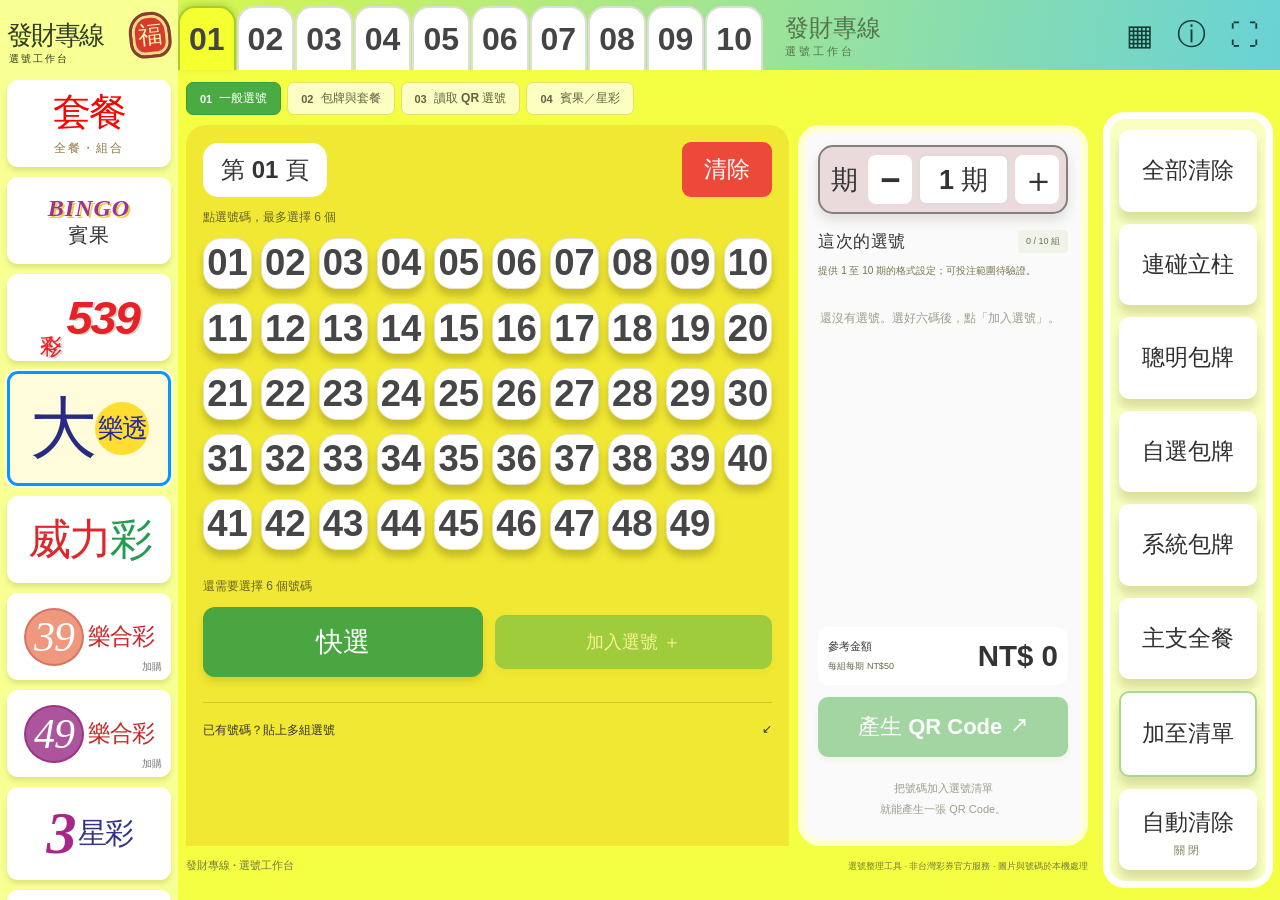
==== index.html @ 1b0f91ba "Add files via upload" ====
<!doctype html>
<html lang="zh-Hant"><head><meta charset="utf-8"><meta name="viewport" content="width=device-width,initial-scale=1"><meta name="theme-color" content="#153e35"><title>發財專線｜多彩種 QR 選號工作台</title><meta name="description" content="在瀏覽器內處理大樂透、539、威力彩、樂合彩、賓果與三／四星彩選號、包牌和 QR 編解碼的工具。"><link rel="stylesheet" href="style.css"></head>
<body><link rel="stylesheet" href="advanced.css"><link rel="stylesheet" href="extra.css"><link rel="stylesheet" href="console.css"><link rel="stylesheet" href="responsive.css">
<aside class="rail"><a class="brand" href="#" aria-label="選號工作台首頁"><span class="brand-icon">六</span><span>選號<br>工作台</span></a><div class="rail-mark">LOTTO<br>WORKBENCH</div><div class="rail-foot"><span class="dot"></span>瀏覽器內處理</div></aside>
<main>
<header><div><div class="eyebrow">YOUR NUMBERS, IN ORDER.</div><h1>把選號，整理好。</h1><p class="intro">選好六個號碼，讓每一組都有條有理。</p></div><span class="version">大樂透 <b>6 / 49</b></span></header>
<nav class="tabs" aria-label="工作模式"><button class="tab active" id="chooseTab" aria-selected="true">01 <span>一般選號</span></button><button class="tab" id="advancedTab" aria-selected="false">02 <span>包牌與套餐</span></button><button class="tab" id="readTab" aria-selected="false">03 <span>讀取 QR 選號</span></button><button class="tab" id="extraTab" aria-selected="false">04 <span>賓果／星彩</span></button></nav>
<section id="choosePanel" class="workspace">
<div class="editor panel"><div class="panel-top"><div><span class="eyebrow">PICK YOUR SIX</span><h2 id="editTitle">新增一組號碼</h2></div><span class="counter"><b id="selectedCount">0</b> / 6</span></div>
<div class="selected-strip" id="selectedStrip" aria-label="已選號碼"></div>
<div class="pick-tools"><p>點選號碼，最多選擇 6 個</p><div><button class="text-btn" id="randomBtn">隨機選六碼</button><button class="text-btn muted" id="clearBtn">清除</button></div></div>
<div id="numberGrid" class="number-grid" aria-label="01 至 49 選號"></div>
<div class="editor-bottom"><span id="selectionHint">還需要選擇 6 個號碼</span><button class="primary" id="addBtn" disabled>加入選號 ＋</button></div>
<details class="bulk"><summary>已有號碼？貼上多組選號 <span>↙</span></summary><label for="bulkInput">每行一組，號碼以空格、逗號或頓號分隔</label><textarea id="bulkInput" rows="3" placeholder="08 14 16 17 24 33&#10;01 09 18 27 36 49"></textarea><button id="bulkBtn" class="secondary">加入貼上的號碼</button></details>
</div>
<aside class="output panel"><div class="panel-top"><div><span class="eyebrow">YOUR SELECTION</span><h2>這次的選號</h2></div><span class="small-tag" id="groupCount">0 / 10 組</span></div>
<div class="group-list" id="groupList"></div>
<div class="period-row"><label for="period">連續期數</label><select id="period" aria-describedby="periodNote"></select></div><p id="periodNote" class="tiny">提供 1 至 10 期的格式設定；可投注範圍待驗證。</p>
<div class="estimate"><span>參考金額 <small>每組每期 NT$50</small></span><strong id="amount">NT$ 0</strong></div>
<button class="primary wide" id="generateBtn" disabled>產生QR Code <span>↗</span></button>
<div id="qrOutput" hidden><div class="qr-caption">大樂透・<span id="qrSummary"></span></div><div id="qrImage"></div><p class="tiny center">QR・未通過終端機相容性驗證</p><div class="qr-actions"><button id="downloadBtn" class="secondary">下載 QR 圖片 ↓</button><button id="enlargeBtn" class="secondary">放大顯示</button></div><details class="payload-details"><summary>查看原始 QR 字串</summary><textarea id="payloadOutput" readonly rows="4" aria-label="產生的原始 QR 字串"></textarea><button class="text-btn" id="copyPayload">複製字串</button></details></div>
<div id="qrEmpty" class="qr-empty"><div class="qr-mini">⌗</div><p>把號碼加入選號清單<br>就能產生一張 QR Code。</p></div>
</aside>
</section>
<section id="readPanel" class="read-layout" hidden>
<div class="panel reader-input"><span class="eyebrow">READ & RESTORE</span><h2>從 QR，找回你的號碼。</h2><p class="body-note">上傳完整選號紀錄或 QR 圖片。圖片只在此裝置讀取，不會上傳至伺服器；每張圖片讀取第一個可辨識的 QR。</p>
<label class="upload-zone" for="imageInput"><span class="upload-symbol">↥</span><strong>選擇 QR 圖片</strong><span>JPG、PNG、WebP 等瀏覽器可讀格式</span><input id="imageInput" type="file" accept="image/*"></label><p id="imageStatus" class="tiny" role="status"></p>
<div class="divider"><span>或貼上原始字串</span></div><label for="decodeInput" class="sr-only">QR 原始字串</label><textarea id="decodeInput" rows="5" placeholder="#V003#…" spellcheck="false"></textarea><div class="reader-actions"><button id="exampleBtn" class="text-btn">帶入已驗證範例</button><button id="decodeBtn" class="primary">還原選號 ↗</button></div></div>
<div class="panel restored"><div class="panel-top"><div><span class="eyebrow">RESTORED NUMBERS</span><h2>還原結果</h2></div><span id="checkBadge" class="small-tag">等待讀取</span></div><div id="decodedResult" class="result-empty"><span>↙</span><p>把 QR 交給這裡，<br>找回每一組選號。</p></div></div>
</section>
<footer><span>六個號碼，一目瞭然。</span><span>選號整理工具 · 非台灣彩券官方服務 · 圖片與號碼於本機處理</span></footer>
</main>
<div id="toast" role="status" aria-live="polite"></div>
<dialog id="aboutDialog"><button class="dialog-close" aria-label="關閉">×</button><span class="eyebrow">VERIFICATION NOTES</span><h2>目前驗證到哪裡？</h2><p>已核對所提供軟體的原始碼與位元碼，並完成既有彩種對照；新增賓果／星彩 288 組編碼、12 組複式還原、12 組排列與 95 組賓果組合對照。實際下載的跨彩種 QR ZIP 已由另一個解碼器逐張核對。</p><p>你提供的選號紀錄 QR 已成功還原為 <strong>08、14、16、17、24、33，1 期</strong>，CRC 與標頭均通過。這證明該樣本符合目前解析規則；畫面未列號碼，尚無獨立人工號碼對照。</p><p>一般選號支援大樂透；包牌工作台另含539、威力彩及套餐所需樂合彩，全部展開為標準單注，每張 QR 最多十注。聰明包牌使用軟體輪盤表，其「中幾保幾」描述條件覆蓋，並非中獎保證。尚未完成投注終端機相容性驗證。現已支援賓果星數、超級獎號、大小單雙及三／四星彩定位與組彩。倍數僅在這些新增彩種支援；延遲與原生裝置功能仍未移植。</p><p class="tiny">隨機選號使用瀏覽器亂數，沒有提高中獎機率的功能。</p></dialog>
<dialog id="qrDialog"><button class="dialog-close" aria-label="關閉">×</button><h2>大樂透選號 QR</h2><div id="largeQr"></div><p id="largeSummary"></p><p class="tiny">未通過投注相容性驗證</p></dialog>
<script src="vendor/qrcode.js"></script><script src="vendor/jsQR.js"></script><script src="vendor/fflate.js"></script><script src="mapping.js"></script><script src="codec.js"></script><script src="wheels.js"></script><script src="combinations.js"></script><script src="extra-games.js"></script><script src="advanced-layout.js"></script><script src="app.js"></script><script src="advanced.js"></script><script src="extra-ui.js"></script><script src="console-ui.js"></script>
</body></html>
---- style.css ----
@charset "UTF-8";
:root{--ink:#153e35;--muted:#718078;--paper:#f6f5ef;--line:#e2e6df;--accent:#dbe99a;--white:#fff;--error:#a23b28;font-family:"Microsoft JhengHei","PingFang TC",sans-serif;color:var(--ink);background:var(--paper);font-synthesis:none}*{box-sizing:border-box}body{margin:0}button,input,select,textarea{font:inherit}button,a,input,select,summary{touch-action:manipulation}button{cursor:pointer}button:disabled{cursor:not-allowed;opacity:.42}button:focus-visible,a:focus-visible,summary:focus-visible{outline:3px solid #9db943;outline-offset:4px}button{border:0}a{color:inherit;text-decoration:none}[hidden]{display:none!important}.rail{width:158px;background:var(--ink);color:#f3f5e9;position:fixed;inset:0 auto 0 0;display:flex;flex-direction:column;padding:38px 24px}.brand{display:flex;align-items:center;gap:10px;font-size:14px;line-height:1.65;font-weight:700;letter-spacing:2px}.brand-icon{border:1px solid #739080;border-radius:50%;width:47px;height:47px;display:grid;place-items:center;font-family:serif;font-size:24px;flex-shrink:0}.rail-mark{font-family:Georgia,serif;font-size:11px;letter-spacing:2px;line-height:1.8;margin-top:auto;margin-bottom:28px;color:#aac1b3}.rail-foot{font-size:10px;display:flex;align-items:center;gap:7px;white-space:nowrap}.dot{width:6px;height:6px;background:var(--accent);border-radius:50%}main{max-width:1490px;margin-left:158px;padding:48px 52px 20px}header{display:flex;justify-content:space-between;align-items:center;margin-bottom:28px}.eyebrow{font-size:10px;font-weight:700;letter-spacing:2.1px;color:var(--muted)}h1{font-size:clamp(30px,3vw,45px);font-family:"Noto Serif TC","PMingLiU",serif;letter-spacing:2px;line-height:1.35;margin:14px 0 12px;font-weight:700}.intro{font-size:14px;color:var(--muted);margin:0}.version{font-size:12px;border-left:1px solid #c7d0c6;padding-left:24px;display:flex;flex-direction:column;gap:8px}.version b{font:30px Georgia,serif;letter-spacing:2px}.notice{display:flex;align-items:center;gap:12px;background:#ebeee1;border:1px solid #dfe5d1;border-radius:8px;padding:12px 16px;font-size:11px;line-height:1.8}.notice p{margin:0;flex:1;color:#5c6859}.notice strong{font-weight:500;color:var(--ink)}.notice-label{padding:2px 8px;border:1px solid #c5cfb8;border-radius:3px;font-size:10px;white-space:nowrap}.text-btn{padding:5px 0;background:none;color:var(--ink);font-size:12px;white-space:nowrap}.text-btn:hover{text-decoration:underline}.muted{color:var(--muted)}.tabs{display:flex;gap:32px;margin-top:28px;border-bottom:1px solid #d9dfd5;margin-bottom:28px}.tab{background:none;color:#8b958a;font:12px Georgia,serif;border-bottom:3px solid transparent;padding:15px 2px;display:flex;gap:12px;align-items:center}.tab span{font-family:"Microsoft JhengHei",sans-serif;font-size:14px}.tab.active{border-color:var(--ink);color:var(--ink)}.workspace{display:grid;grid-template-columns:minmax(0,1.1fr) minmax(330px,.9fr);gap:26px;align-items:start}.panel{background:var(--white);border:1px solid var(--line);border-radius:13px;padding:26px}.panel-top{display:flex;align-items:center;justify-content:space-between;gap:12px;margin-bottom:22px}h2{font-size:20px;letter-spacing:.5px;margin:8px 0 0;font-weight:600}.counter{color:#909b8f;font:16px Georgia,serif}.counter b{color:var(--ink);font-size:32px;font-weight:400}.selected-strip{display:flex;gap:10px;justify-content:space-between;padding-bottom:24px;border-bottom:1px dashed #dfe4db}.ball{display:inline-grid;place-items:center;border-radius:50%;height:43px;width:43px;font:20px Georgia,serif;background:var(--accent);color:var(--ink);flex-shrink:0}.ball.placeholder{background:#f6f7f3;color:#bec8b8;border:1px dashed #d8dfd2;font-size:17px}.pick-tools{display:flex;justify-content:space-between;gap:10px;align-items:center;margin:18px 0 12px}.pick-tools p{font-size:11px;color:var(--muted);margin:0}.pick-tools>div{display:flex;gap:15px}.number-grid{display:grid;grid-template-columns:repeat(7,1fr);gap:8px}.number{height:43px;background:#f6f7f3;border:1px solid transparent;border-radius:6px;color:#52614f;font:18px Georgia,serif;transition:background .15s,transform .15s}.number:hover{border-color:#8f9f89;transform:translateY(-1px)}.number[aria-pressed=true]{background:var(--ink);color:#fff;border-color:var(--ink)}.number:disabled{opacity:.35}.editor-bottom{display:flex;justify-content:space-between;align-items:center;gap:12px;margin-top:24px}.editor-bottom>span{font-size:11px;color:var(--muted)}.primary{color:white;background:var(--ink);padding:13px 19px;font-size:13px;border-radius:6px;transition:background .15s}.primary:hover:not(:disabled){background:#286151}.secondary{background:#f5f6f0;border:1px solid #dfe4d9;border-radius:6px;padding:10px 13px;color:var(--ink);font-size:12px}.secondary:hover{background:#e9efdc}.bulk{margin-top:24px;border-top:1px solid var(--line);padding-top:19px}.bulk summary{cursor:pointer;list-style:none;font-size:12px;display:flex;justify-content:space-between}.bulk label{display:block;color:var(--muted);font-size:11px;margin:18px 0 9px}textarea{resize:vertical;border:1px solid #d6dfd1;border-radius:6px;background:#fbfcf9;width:100%;padding:12px;color:var(--ink);line-height:1.75;font-size:13px}textarea:focus,select:focus{outline:2px solid #a6b981;outline-offset:1px}.bulk .secondary{margin-top:9px}.small-tag{background:#f0f3e8;color:#647258;font-size:10px;border-radius:4px;padding:5px 8px;white-space:nowrap}.group-list{min-height:78px;max-height:310px;overflow:auto}.empty-group{border:1px dashed #dce2d5;border-radius:8px;display:flex;gap:13px;align-items:center;padding:20px;color:var(--muted);font-size:12px;line-height:1.8}.empty-group b{font:32px Georgia,serif;color:#c2cdb8}.group-item{padding:12px 0;border-bottom:1px solid #edf0e8}.group-item-top{display:flex;align-items:center;justify-content:space-between;margin-bottom:10px;font-size:10px;color:var(--muted)}.group-item-top>div{display:flex;gap:12px}.group-item-top button{background:none;color:var(--muted);padding:2px;font-size:11px}.group-item .balls{display:flex;gap:7px}.group-item .ball{width:34px;height:34px;font-size:16px;background:#f0f4e4}.period-row{display:flex;justify-content:space-between;align-items:center;margin-top:24px;font-size:12px}select{border:1px solid #d5dfce;border-radius:5px;padding:9px 32px 9px 15px;background:#fff;color:var(--ink)}.tiny{font-size:10px;color:var(--muted);line-height:1.8}.estimate{border-top:1px solid var(--line);margin-top:20px;padding:20px 0;display:flex;justify-content:space-between;align-items:center}.estimate>span{font-size:12px}.estimate small{display:block;font-size:9px;color:var(--muted);margin-top:6px}.estimate strong{font:27px Georgia,serif}.wide{width:100%;display:flex;justify-content:space-between}.qr-empty{text-align:center;color:#99a18f;font-size:11px;line-height:1.9;padding-top:28px}.qr-mini{font:38px Georgia,serif;color:#b6c3a6}#qrOutput{margin-top:25px;border-top:1px dashed #dce2d4;padding-top:22px}.qr-caption{text-align:center;font-size:12px;margin-bottom:15px}#qrImage,#largeQr{display:flex;justify-content:center}#qrImage img{display:block;width:230px;max-width:100%;height:auto;image-rendering:pixelated}.center{text-align:center}.qr-actions{display:flex;justify-content:center;gap:10px}.payload-details{margin-top:20px;font-size:11px;color:var(--muted)}.payload-details summary{cursor:pointer;margin-bottom:10px}.payload-details textarea{font:11px monospace}.read-layout{display:grid;grid-template-columns:1fr 1fr;gap:26px}.reader-input{padding:30px}.body-note{font-size:12px;line-height:1.9;color:var(--muted);margin:17px 0 24px}.upload-zone{position:relative;border:1px dashed #afbea3;background:#f6f8ee;border-radius:10px;padding:32px 15px;display:flex;flex-direction:column;align-items:center;gap:13px;cursor:pointer;text-align:center}.upload-zone:focus-within{outline:3px solid #a6b981}.upload-zone input{position:absolute;inset:0;width:100%;height:100%;opacity:0;cursor:pointer}.upload-zone strong{font-size:14px}.upload-zone>span:last-of-type{font-size:10px;color:var(--muted)}.upload-symbol{font-size:33px;font-weight:300}.divider{border-top:1px solid var(--line);text-align:center;margin:32px 0 22px;height:0}.divider span{position:relative;top:-8px;background:white;padding:0 10px;font-size:10px;color:var(--muted)}.reader-actions{display:flex;justify-content:space-between;align-items:center;gap:10px;margin-top:16px}.restored{min-height:460px}.result-empty{padding:72px 16px;text-align:center;color:#89977e;font-size:17px;line-height:1.9;font-family:serif}.result-empty>span{font-size:40px;color:#b3c29d}.restored .group-item{padding:17px 0}.restored .group-item .ball{width:40px;height:40px;font-size:19px}.decode-meta{margin:20px 0;padding:14px;background:#f1f5e9;border-radius:7px;font-size:12px;line-height:1.9}.restored .primary{margin-top:16px}.result-error{padding:28px 0;color:var(--error);line-height:1.8;font-size:13px}footer{display:flex;justify-content:space-between;gap:20px;font-size:10px;line-height:1.8;color:#899380;margin:28px 0 0;padding-top:20px;border-top:1px solid #dce1d5}footer>span:first-child{font-family:serif;font-size:14px;color:#66765d}#toast{position:fixed;bottom:25px;left:50%;transform:translate(-50%,15px);background:var(--ink);color:white;border-radius:8px;padding:12px 22px;font-size:12px;opacity:0;pointer-events:none;transition:.2s;z-index:5;max-width:90vw}#toast.show{opacity:1;transform:translate(-50%,0)}dialog{border:1px solid var(--line);border-radius:14px;padding:34px;max-width:520px;width:calc(100% - 32px);color:var(--ink);box-shadow:0 20px 80px #153e3522}dialog::backdrop{background:#0a211ccc;backdrop-filter:blur(4px)}dialog p{font-size:13px;line-height:1.95}dialog h2{margin-bottom:20px}.dialog-close{position:absolute;right:12px;top:10px;background:none;color:var(--muted);font-size:26px;padding:4px 8px}#qrDialog{text-align:center;background:#fff}#largeQr img{width:100%;max-width:380px;height:auto;image-rendering:pixelated}.sr-only{position:absolute;width:1px;height:1px;padding:0;overflow:hidden;clip:rect(0,0,0,0);white-space:nowrap}
@media(min-width:1500px){main{padding-left:70px;padding-right:70px}}@media(max-width:1100px){.rail{width:100px;padding:30px 18px}.brand{flex-direction:column;font-size:12px}.rail-mark{font-size:9px}.rail-foot{font-size:9px;white-space:normal}main{margin-left:100px;padding:32px 25px}.workspace{gap:18px;grid-template-columns:minmax(0,1fr) minmax(290px,.9fr)}.panel{padding:21px}.ball{width:36px;height:36px;font-size:18px}.selected-strip{gap:6px}.number{height:39px}.pick-tools{align-items:flex-start;flex-direction:column;gap:6px}.notice .text-btn{font-size:10px}.group-item .ball{width:30px;height:30px;font-size:15px}.group-item .balls{gap:5px}.read-layout{gap:18px}}
@media(max-width:780px){.rail{position:static;width:100%;height:67px;flex-direction:row;padding:12px 22px;align-items:center;justify-content:space-between}.brand{flex-direction:row;font-size:12px;line-height:1.4}.brand-icon{width:36px;height:36px;font-size:21px}.brand>span:last-child br{display:none}.rail-mark{display:none}.rail-foot{font-size:10px}main{margin:0;padding:28px 18px 20px}header{margin-bottom:23px}h1{font-size:31px;letter-spacing:1px}.eyebrow{font-size:9px}.intro{font-size:12px}.version{padding-left:15px}.version b{font-size:25px}.notice{flex-wrap:wrap;gap:8px;padding:11px 12px}.notice p{font-size:10px;min-width:200px}.notice .text-btn{margin-left:auto}.tabs{margin:17px 0 20px;gap:25px}.workspace,.read-layout{grid-template-columns:1fr;gap:20px}.panel{padding:22px}.number{height:43px}.pick-tools{flex-direction:row;align-items:center;margin-top:19px}.pick-tools p{font-size:10px}.pick-tools>div{gap:13px}.ball{width:40px;height:40px}.selected-strip{gap:8px}.group-item .ball{width:36px;height:36px;font-size:17px}.group-item .balls{gap:9px}.editor-bottom>span{font-size:10px}.restored{min-height:300px}.restored .group-item .ball{width:36px;height:36px}.result-empty{padding:34px 0}.qr-empty{padding-bottom:8px}.qr-mini{display:none}footer{flex-direction:column;gap:8px;margin-top:25px}.read-layout .reader-input{padding:24px}#toast{left:50%;width:max-content;text-align:center}}@media(prefers-reduced-motion:reduce){*,*::before,*::after{transition:none!important;animation:none!important}}

header{gap:16px}.version{flex-shrink:0}.version b{white-space:nowrap}@media(max-width:780px){h1{font-size:27px;letter-spacing:0}.version b{font-size:24px}.version{padding-left:12px}}
---- advanced.css ----
.advanced-heading{display:flex;justify-content:space-between;gap:20px;align-items:flex-start;margin-bottom:22px}.advanced-heading .body-note{margin:12px 0 0}.advanced-layout{display:grid;grid-template-columns:minmax(0,1.1fr) minmax(330px,.9fr);gap:26px;align-items:start}.advanced-fields{display:grid;grid-template-columns:1fr 1fr;gap:16px}.advanced-fields label,.field-label{display:block;font-size:12px;line-height:1.6}.advanced-fields select{display:block;width:100%;margin-top:8px}.rule-note{font-size:12px;color:#65745e;line-height:1.9;border-left:3px solid #c4d58e;padding-left:13px;margin:22px 0}.field-label{margin:16px 0 8px}.advanced-editor input[type=text],.advanced-editor input[type=number]{border:1px solid #d6dfd1;border-radius:6px;background:#fbfcf9;width:100%;padding:11px;color:var(--ink)}.advanced-editor select{max-width:100%;width:100%;font-size:12px}.pool-tools{display:flex;justify-content:space-between;align-items:center;gap:12px}.pool-tools>div{display:flex;gap:13px}.addons{border:1px solid #dfe5d7;border-radius:8px;margin:22px 0;padding:15px;display:flex;gap:18px;flex-wrap:wrap}.addons legend{font-size:11px;padding:0 6px}.addons label{font-size:12px;display:flex;gap:7px;align-items:center}.addons input,.column-main input{accent-color:var(--ink);width:16px;height:16px}.column-header{display:flex;align-items:center;justify-content:space-between}.column-row{display:grid;grid-template-columns:minmax(100px,1fr) 65px 50px 30px;gap:9px;align-items:end;border:1px solid var(--line);padding:12px;border-radius:8px;margin:10px 0}.column-row label{font-size:10px;color:var(--muted)}.column-row input{margin-top:7px}.column-row .column-main{display:flex;align-items:center;gap:2px;height:37px;white-space:nowrap}.column-row .column-main input{margin:0}.meal-grid{display:grid;gap:12px;margin:18px 0}.meal-card{padding:18px;background:#f5f8ea;border:1px solid #dce4d0;border-radius:9px;display:grid;grid-template-columns:1fr auto;text-align:left;gap:9px;color:var(--ink)}.meal-card strong{font-size:15px}.meal-card>b{font:23px Georgia,serif}.meal-card>span{grid-column:1/-1;font-size:11px;line-height:1.8;color:var(--muted)}.meal-card[aria-pressed=true]{background:#eaf1cd;border:2px solid #7b9454;padding:17px}.advanced-editor>.primary{margin-top:22px}.combo-message{font-size:12px;line-height:1.9;margin-top:15px;color:#6b765a}.preview-heading{display:flex;justify-content:space-between;gap:12px;align-items:center;border-top:1px dashed #dae0d0;margin-top:20px;padding-top:22px}.preview-heading strong{font-size:17px}.ticket-list{max-height:340px;overflow:auto;margin-top:16px}.ticket-row{display:flex;gap:10px;padding:10px 0;border-bottom:1px solid #edf0e7;font-size:12px;line-height:1.8;overflow-wrap:anywhere}.ticket-row>span:first-child{font:12px Georgia,serif;color:#a1ad91;flex-shrink:0}.cart-entry{display:flex;align-items:center;justify-content:space-between;gap:12px;border-bottom:1px solid var(--line);padding:16px 0}.cart-entry strong{font-size:12px;font-weight:500}.cart-entry span{display:block;font-size:10px;color:var(--muted);margin-top:7px}.cart-actions{display:flex;flex-wrap:wrap;gap:9px;justify-content:center;margin-top:14px}.cart-actions button{flex:1;white-space:nowrap}.batch-pager{display:flex;justify-content:space-between;gap:8px;align-items:center;margin-top:25px}.batch-pager label{font-size:11px}.batch-pager select{padding:8px;max-width:135px}.batch-pager button{flex-shrink:0}#batchQrImage{text-align:center}#batchQrImage img{width:240px;max-width:100%;height:auto;image-rendering:pixelated}#comboCartList{max-height:350px;overflow:auto}#printSelections{display:none}.tabs{gap:24px}.advanced-cart .estimate{gap:10px}.advanced-cart .estimate strong{font-size:25px}
@media(max-width:1100px){.advanced-layout{grid-template-columns:minmax(0,1fr) minmax(290px,.9fr);gap:18px}.advanced-fields{grid-template-columns:1fr}.column-row{grid-template-columns:minmax(80px,1fr) 55px 50px;gap:8px}.column-row>.text-btn{grid-column:3}.column-row .column-main{grid-row:1;grid-column:3}.column-row>label:first-child{grid-row:1/span 2}.column-row>label:nth-child(2){grid-row:1/span 2}.column-row .column-main{align-self:end}}
@media(max-width:780px){.advanced-layout{grid-template-columns:1fr;gap:20px}.advanced-heading{display:block}.advanced-heading>.small-tag{display:inline-block;margin-top:15px}.advanced-fields{grid-template-columns:1fr 1fr;gap:10px}.advanced-fields select{font-size:11px;padding-left:9px}.tabs{gap:15px}.tab{gap:6px}.tab span{font-size:12px}.tab{font-size:10px}.pool-tools{align-items:flex-start;flex-direction:column;gap:0;margin-top:8px}.column-row{grid-template-columns:minmax(90px,1fr) 55px 50px}.advanced-cart .estimate strong{font-size:24px}}
@media print{body.printing-selections>*{display:none!important}body.printing-selections>#printSelections{display:block!important;color:#000;padding:15px}#printSelections h1{font:22px sans-serif}#printSelections p{font:12px/1.7 sans-serif;break-inside:avoid}}
---- extra.css ----
.extra-editor .advanced-fields{align-items:end}.extra-editor .advanced-fields input{display:block;margin-top:8px}.extra-editor .advanced-fields+.advanced-fields{margin-top:18px}.extra-editor>#bingoFields>.advanced-fields{margin-top:20px}.bingo-grid-details{font-size:12px;border-top:1px solid var(--line);padding-top:16px;margin-top:16px}.bingo-grid-details summary{cursor:pointer;margin-bottom:15px}.bingo-grid-details .number-grid{grid-template-columns:repeat(8,minmax(0,1fr));gap:5px}.bingo-grid-details .number{height:35px;font-size:16px}.digit-position{border-top:1px solid var(--line);padding:18px 0 12px}.digit-position>label{display:block;font-size:12px;margin-bottom:9px}.digit-keys{display:grid;grid-template-columns:repeat(10,minmax(0,1fr));gap:5px;margin-top:10px}.digit-key{background:#f0f3e9;color:var(--ink);border:1px solid #dce3d3;border-radius:5px;height:34px;font:17px Georgia,serif}.digit-key[aria-pressed=true]{background:var(--ink);color:white}.extra-editor .digit-position input{font-family:monospace;letter-spacing:2px}#extraCartSlot>.advanced-cart{width:100%}.tabs{flex-wrap:wrap}.extra-editor .primary.wide{margin-top:22px}
@media(max-width:780px){.tabs{display:grid;grid-template-columns:1fr 1fr;gap:0 14px}.tab{justify-content:flex-start}.digit-keys{grid-template-columns:repeat(5,minmax(0,1fr));gap:7px}.digit-key{height:38px}.bingo-grid-details .number-grid{grid-template-columns:repeat(8,minmax(0,1fr))}.bingo-grid-details .number{font-size:14px;height:34px}.extra-editor .advanced-fields{grid-template-columns:1fr 1fr;gap:12px}}
---- console.css ----
@charset "UTF-8";
:root{--ink:#343434;--muted:#67674a;--paper:#f4ff44;--line:#dedfb6;--accent:#f4f02c;--yellow:#f1e833;--green:#45ad45;font-family:"Microsoft JhengHei","PingFang TC",sans-serif;background:var(--paper);color:var(--ink)}
body{--left:178px;--dock:184px;--top:70px;background:#f4ff44}button,input,select,textarea{font-family:inherit}button{font-weight:700}button:focus-visible,a:focus-visible,summary:focus-visible{outline:4px solid #078aff;outline-offset:2px}button:disabled{opacity:.48}button:active:not(:disabled){transform:translateY(2px)}
.rail{width:var(--left);padding:0 7px 12px;background:#f8ff93;z-index:4;overflow-y:auto;overflow-x:hidden;gap:0}.console-brand{height:70px;min-height:70px;display:flex;align-items:center;gap:4px;font-size:26px;font-weight:900;letter-spacing:-2px;line-height:1;position:relative;color:#2f3d21}.console-brand>span{position:absolute;bottom:6px;left:2px;letter-spacing:2px;font-size:10px}.console-brand>b{display:grid;place-items:center;color:#fff2ac;background:#d73b2c;border:3px solid #853f2f;box-shadow:inset 0 0 0 3px #f8d98a;width:42px;height:46px;transform:rotate(-6deg);border-radius:45% 45% 35% 35%;font-family:serif;font-size:24px;margin-left:auto;letter-spacing:0}.game-menu{display:flex;flex-direction:column;gap:10px;padding-top:10px}.game-tile{min-height:87px;background:#fff;border-radius:11px;box-shadow:0 4px 5px #81853535;border:3px solid transparent;display:flex;justify-content:center;align-items:center;flex-wrap:wrap;color:#c72729;font-style:italic;font-size:34px;line-height:1.1;position:relative;flex-shrink:0;padding:9px 4px;letter-spacing:-2px}.game-tile[aria-pressed=true]{border-color:#0795ff;background:#fffcdc;box-shadow:0 0 0 2px #fff}.game-tile>small{font-size:14px;letter-spacing:0;font-style:normal}.meal-logo{font-size:38px;color:red;font-style:normal;gap:8px}.meal-logo>span{display:block;width:100%;font-size:12px;letter-spacing:2px;color:#917c45}.bingo-logo{color:#303030;font-size:26px;letter-spacing:1px;flex-direction:column}.bingo-logo i{font:bold italic 32px Georgia,serif;letter-spacing:1px;color:#9e3396;text-shadow:2px 2px #eace48}.today-logo{color:#e82128;font-size:47px;text-shadow:2px 1px #d2d4ca;gap:3px}.today-logo small{font-size:22px;writing-mode:vertical-rl}.lotto-logo{color:#282b82;font:italic 67px "PMingLiU",serif}.lotto-logo span{font:bold italic 26px "Microsoft JhengHei",sans-serif;background:#ffde31;border-radius:50%;padding:9px 3px;color:#262c91;letter-spacing:-2px}.power-logo{color:#dc282c;font-size:43px}.power-logo span{color:#259c52}.fun-logo{font-size:23px;gap:4px;letter-spacing:-1px}.fun-logo b{display:grid;place-items:center;font:italic 42px Georgia,serif;background:#ef987e;border-radius:50%;color:white;width:60px;height:58px;border:2px solid #d67560}.fun-logo small{position:absolute;bottom:5px;right:6px;font-size:10px;color:#777}.purple b{background:#ad559c;border-color:#9a348b}.star-logo{color:#343486;font-size:29px}.star-logo b{font:bold italic 60px Georgia,serif;color:#a62689;margin-right:3px}
.console-top{height:var(--top);position:sticky;top:0;z-index:3;margin-left:var(--left);background:linear-gradient(100deg,#d7f751,#68d2d5);display:flex;align-items:center;gap:22px;padding-right:13px}.console-top>strong{font-size:24px;color:#55754d;white-space:nowrap}.console-top>strong small{display:block;font-size:11px;letter-spacing:3px}.draft-tabs{display:flex;align-self:stretch;gap:1px;align-items:flex-end;min-width:0}.draft-tab{background:#fff;color:#444;border:2px solid #deded8;border-bottom:0;border-radius:17px 17px 0 0;font-size:32px;padding:8px 9px;height:64px;min-width:47px;box-shadow:none}.draft-tab[aria-pressed=true]{background:#f6ff30;border-color:#a9ce2c;box-shadow:0 -2px 6px #648b3150;height:64px}.console-tools{display:flex;gap:8px;margin-left:auto}.console-tools button{background:none;color:#153c36;font-size:29px;padding:4px 8px;border-radius:6px}.console-tools button:hover{background:#ffffff55}
main{margin:0 var(--dock) 0 var(--left);padding:12px 8px 20px;max-width:none}main>header{display:none}.notice{margin:0 0 0 var(--left);padding:4px 10px;border:0;border-radius:0;background:#ffffcb;min-height:30px;gap:9px}.notice p,.notice .text-btn{font-size:10px;color:#56502b}.notice-label{font-size:9px;background:#f1e485;border:0}.tabs{gap:6px;margin:0 0 10px;padding:0;border:0;display:flex;flex-wrap:wrap}.tab{background:#ffffffab;border:1px solid #e4df74;padding:7px 13px;border-radius:7px;font:700 11px "Microsoft JhengHei",sans-serif;color:#626143;gap:7px}.tab span{font-size:12px}.tab.active{background:#4aab43;color:white;border-color:#399c3a}.workspace,.advanced-layout{grid-template-columns:minmax(0,1fr) minmax(285px,.48fr);gap:9px;align-items:stretch}.panel{border:0;border-radius:19px;padding:17px;min-width:0}.editor,.advanced-editor{background:var(--yellow);min-height:calc(100vh - 179px);border:0;border-radius:20px 20px 0 0}.console-page-line{display:flex;align-items:center;justify-content:space-between;margin:0 0 12px;gap:10px}.console-page-line strong{font-size:24px;background:#fff;padding:11px 18px;border-radius:15px;white-space:nowrap}.console-page-line button{background:#ed493b;color:white;font-size:23px;font-weight:500;padding:12px 22px;border-radius:9px}.editor .panel-top{display:none}.selected-strip{border:0;padding:0 0 10px;justify-content:flex-start;gap:9px;min-height:42px}.selected-strip .ball{height:32px;width:32px;background:#fffda3;color:#53592a;font:700 18px "Microsoft JhengHei",sans-serif;border-radius:8px}.selected-strip .placeholder{background:#fff9;opacity:.65;border:0}.pick-tools{margin:0 0 12px;min-height:0}.pick-tools p{font-size:12px;color:#666326}.pick-tools>div{display:none}
.number-grid,.console-number-grid{display:grid;grid-template-columns:repeat(10,minmax(0,1fr));gap:14px 9px}.number,.console-number{height:clamp(43px,4vw,70px);min-width:0;background:#fff;border:1px solid #e6e4cf;border-radius:18px;box-shadow:0 7px 7px #80771363;font:700 clamp(23px,2.85vw,48px)/1 "Microsoft JhengHei",sans-serif;color:#464646;padding:0;transition:transform .12s,background .12s}.number:hover,.console-number:hover{border-color:#0b8ffe;background:#fffbd4}.number[aria-pressed=true],.console-number[aria-pressed=true]{background:#52b747;color:#fff;border:3px solid #269937;box-shadow:0 4px 4px #877c4255}.number:disabled{opacity:.55}.console-number-grid{margin-bottom:20px}.editor-bottom{margin:28px 0 0;display:flex;gap:12px;flex-wrap:wrap}.editor-bottom>span{flex-basis:100%;font-size:12px;color:#676324}.editor-bottom .primary{order:2;flex:1}.editor-bottom>#randomBtn{flex:1;order:1;background:#49a640;color:white;text-decoration:none;padding:17px 20px;border-radius:12px;font-size:27px;box-shadow:0 5px 7px #84791438}.primary{background:#46ae46;color:white;font-size:18px;border-radius:10px;padding:15px 19px;font-weight:700;box-shadow:0 3px 5px #797c1d22}.primary:hover:not(:disabled){background:#349833}.secondary{background:#fff;border:1px solid #deddd0;font-size:13px;border-radius:10px;color:#414141;padding:12px;box-shadow:0 3px 4px #80823c18}.text-btn{font-size:13px;color:#45482d}.bulk{border-top:1px solid #d0c82d;margin-top:25px}.bulk summary{font-size:12px}.bulk label{color:#57552e}
.output,.advanced-cart{display:flex;flex-direction:column;background:#fafafa;border:7px solid #ffffd4;border-radius:22px;padding:13px;min-height:calc(100vh - 179px);position:relative}.output>.panel-top,.advanced-cart>.panel-top{order:1;margin:16px 0 9px;gap:4px}.output>.panel-top h2,.advanced-cart h2{font-size:17px;margin:0}.output .eyebrow,.advanced-cart .eyebrow{display:none}.output>.group-list,.advanced-cart>#comboCartList{order:3;flex:1;min-height:230px;max-height:340px;margin-top:10px}.output>.period-row,.advanced-cart>.period-row{order:0;margin:0}.console-period{background:#eadadb;border:2px solid #82817c;border-radius:15px;display:flex;align-items:center;padding:7px;gap:6px;box-shadow:0 6px 12px #68645930}.console-period>label{font-size:27px;font-weight:900;padding:4px}.console-period>button{font:700 35px/1 "Microsoft JhengHei",sans-serif;background:white;color:#333;border-radius:8px;width:44px;height:49px;flex-shrink:0}.console-period>select{width:100%;min-width:0;font-size:27px;font-weight:800;padding:6px 2px;text-align:center;border:2px solid #ddd;background:white;appearance:none;height:51px;border-radius:8px}.output>#periodNote,.advanced-cart>.tiny{order:2;margin:0;font-size:10px}.output>.estimate,.advanced-cart>.estimate{order:4;background:#fff;border:0;padding:12px 10px;margin:12px 0;border-radius:11px;gap:8px}.estimate strong,.advanced-cart .estimate strong{font:700 clamp(25px,2.3vw,42px) "Microsoft JhengHei",sans-serif;white-space:nowrap}.estimate small{font-size:9px}.estimate>span{font-size:11px}.output>#generateBtn,.advanced-cart>#comboQr{order:5;font-size:22px;justify-content:center;gap:8px}.output>#qrOutput,.output>#qrEmpty,.advanced-cart>#batchOutput{order:7}.advanced-cart>.cart-actions{order:6}.qr-empty{padding:15px 0 0}.qr-empty .qr-mini{display:none}.qr-empty p{margin:6px}.empty-group{background:transparent;border:0;padding:18px 2px;font-size:12px;color:#9d9d91}.empty-group>b{display:none}.small-tag{font-size:9px}.group-item .ball{background:#f9e951;color:#444;font-family:inherit;font-weight:bold}.group-item-top{color:#777}.group-item-top button{font-size:12px}.cart-entry{padding:14px 0}.cart-entry strong{font-size:13px;font-weight:700}.cart-entry span{font-size:11px;color:#747463}.ticket-row{font-size:14px}.ticket-row>span:first-child{color:#898344}.ticket-list{background:#fffc;padding:0 12px;border-radius:8px}.cart-actions{gap:6px}.cart-actions button{padding:10px 4px;font-size:11px}.batch-pager button{font-size:18px}.batch-pager select{font-size:12px}.center.tiny{color:#77764c}.estimate b{font-weight:700}.output .group-item .balls{gap:5px}.output .group-item .ball{width:30px;height:30px;font-size:15px}
.action-dock{position:fixed;right:7px;top:112px;bottom:12px;width:calc(var(--dock) - 14px);padding:11px 9px;border:7px solid white;border-radius:22px;background:#f8ffc0;display:flex;flex-direction:column;gap:12px;overflow-y:auto}.action-dock>button{background:white;color:#303030;border-radius:10px;font-size:clamp(20px,1.8vw,34px);padding:18px 3px;min-height:72px;box-shadow:0 9px 10px #84803940;flex:1;white-space:nowrap}.action-dock>button[aria-pressed=true]{background:#45ab43;color:white}.action-dock>button:disabled{background:#babbb1;color:white;opacity:1}.action-dock #consoleAdd{border:2px solid #a9d892}.action-dock #consoleAuto span{display:block;font-size:11px;line-height:1.3;color:#7b815c;letter-spacing:3px;margin-top:5px}.action-dock #consoleAuto[aria-pressed=true] span{color:white}
.advanced-heading{display:none}.advanced-fields{gap:12px;margin-bottom:10px;grid-template-columns:1fr 1fr}.advanced-fields label,.field-label{font-size:13px;font-weight:700;color:#514f2c}.advanced-editor select{font-size:14px}.advanced-editor input[type=text],.advanced-editor input[type=number],textarea{background:#fffff4;border:1px solid #d5ce8e;color:#343434;font-size:15px;border-radius:9px}.advanced-editor select{border:1px solid #dbd3a6;padding:10px;background:white}.advanced-editor>.primary{margin-top:15px}.rule-note{border-left:3px solid #b3aa22;color:#605b2f;font-size:12px;margin:12px 0}.pool-tools{margin-top:8px}.pool-tools .tiny{font-size:11px}#comboPool{min-height:56px;max-height:100px}#comboDescription{margin-top:5px}.addons{background:#fff7;border-color:#c9c34d;margin:16px 0}.addons label{font-size:15px}.addons legend{font-size:12px}.addons input{accent-color:#39a142;width:20px;height:20px}.column-row{background:#ffffdd;border-color:#cdc44b}.column-row label{font-size:12px}.column-main{color:#4e4e35}.combo-message{color:#57532a}.preview-heading{border-color:#c8bd2c}.meal-grid{grid-template-columns:repeat(3,minmax(0,1fr));gap:12px}.meal-card{display:flex;flex-direction:column;justify-content:center;min-height:175px;border:3px solid white;background:#ff5e2e;color:#fff627;box-shadow:0 8px 10px #8c802f44;border-radius:20px;padding:14px;text-align:center;gap:12px}.meal-card strong{font-size:24px}.meal-card>b{color:white;font:700 30px "Microsoft JhengHei",sans-serif}.meal-card>span{font-size:10px;color:white}.meal-card[aria-pressed=true]{border:3px solid #6f3bff;background:#ff4d25;padding:14px}.tiny{color:#77734a}.extra-editor .advanced-fields{align-items:end}.digit-position{background:#fff9;border:0;border-radius:12px;padding:10px;margin:12px 0}.digit-position>label{font-size:17px;font-weight:700}.digit-key{height:48px;background:white;box-shadow:0 4px 4px #8c842b44;border:1px solid #d7d2ad;border-radius:11px;font:700 25px "Microsoft JhengHei",sans-serif;color:#444}.digit-key[aria-pressed=true]{background:#48ab40;color:white}.bingo-grid-details{border:0;margin:10px 0;padding:0}.bingo-grid-details summary{font-size:12px}.bingo-grid-details .number-grid{grid-template-columns:repeat(10,minmax(0,1fr));gap:10px 6px}.bingo-grid-details .number{font-size:clamp(17px,2.2vw,34px);height:clamp(37px,3.2vw,55px);border-radius:12px}#extraCartSlot{display:flex;min-width:0}#extraCartSlot>.advanced-cart{flex:1}#extraMultiplierNote{font-size:11px}.body-note{color:#64612f}.read-layout{gap:10px}.reader-input,.restored{background:#fffef1}.reader-input h2{font-size:24px}.upload-zone{background:#f9facd;border-color:#bfc840}.read-layout .primary{font-size:16px}.read-layout .ticket-list{background:white}.decode-meta{background:#f6f4b9}.read-layout .body-note{font-size:13px}#decodedResult .tiny{font-size:12px}footer{font-size:9px;color:#777a3c;border-top:0;margin:12px 0 0;padding:0;gap:10px}footer>span:first-child{font:700 11px "Microsoft JhengHei",sans-serif;color:#777a3c}#toast{background:#344439;font-size:14px;z-index:8}dialog{background:#fffef4;color:#37372a}dialog .primary{font-size:16px}
@media(min-width:1650px){body{--left:224px;--dock:246px;--top:76px}.console-brand{font-size:34px}.game-tile{min-height:96px}.game-menu{gap:11px}.draft-tab{font-size:38px;min-width:65px;height:70px;padding:8px 10px}.draft-tab[aria-pressed=true]{height:70px}.workspace,.advanced-layout{grid-template-columns:minmax(0,1fr) minmax(390px,.48fr)}.console-period>select{font-size:36px;height:65px}.console-period>label{font-size:42px}.console-period>button{height:62px;width:55px;font-size:42px}.console-page-line strong{font-size:32px}.console-page-line button{font-size:29px}.action-dock{top:120px}.game-tile.bingo-logo{font-size:30px}.console-brand>b{width:56px;height:56px}.action-dock>button{font-size:36px}.number-grid{gap:20px 12px}.editor-bottom{margin-top:34px}}
@media(max-width:1180px) and (min-width:801px){body{--left:130px;--dock:145px}.console-brand{font-size:20px}.console-brand>b{width:29px;height:36px;font-size:18px}.game-tile{min-height:78px;font-size:29px}.lotto-logo{font-size:50px}.lotto-logo span{font-size:21px}.fun-logo{font-size:17px}.fun-logo b{font-size:32px;width:46px;height:46px}.star-logo b{font-size:45px}.bingo-logo i{font-size:25px}.bingo-logo{font-size:22px}.today-logo{font-size:37px}.today-logo small{font-size:16px}.draft-tab{font-size:25px;min-width:37px;padding:8px 6px}.console-top>strong{font-size:18px}.console-tools{gap:2px}.console-tools button{font-size:23px;padding:4px}.console-top{gap:10px}.workspace,.advanced-layout{grid-template-columns:minmax(0,1fr) 270px}.panel{padding:12px}.output,.advanced-cart{padding:9px}.number-grid,.console-number-grid{gap:10px 5px}.number,.console-number{font-size:22px;height:42px;border-radius:12px}.console-page-line strong{font-size:19px}.console-page-line button{font-size:19px;padding:11px 16px}.console-period{gap:4px;padding:5px}.console-period>label{font-size:23px}.console-period>button{width:35px;font-size:27px}.console-period>select{font-size:24px}.meal-grid{grid-template-columns:1fr}.advanced-fields{grid-template-columns:1fr}.action-dock{padding:9px 5px;gap:10px}.action-dock>button{font-size:21px}.digit-keys{gap:3px}.digit-key{font-size:19px;height:39px}.advanced-cart .estimate strong{font-size:25px}.console-tools #consoleFull{display:none}}
@media(max-width:800px){body{--left:0px;--dock:0px;--top:58px}.rail{position:static;width:100%;height:auto;padding:0 8px 9px;display:block;background:#effb74;overflow:visible}.console-brand{height:55px;min-height:55px;font-size:27px;width:195px}.console-brand>span{left:205px;bottom:19px;font-size:10px;white-space:nowrap}.console-brand>b{height:40px;width:38px}.game-menu{display:grid;grid-auto-flow:column;grid-auto-columns:112px;overflow-x:auto;gap:7px;padding:5px 1px 10px}.game-tile{min-height:68px;height:68px;font-size:26px;border-radius:9px}.meal-logo{font-size:28px;gap:3px}.meal-logo span{font-size:10px}.bingo-logo{font-size:18px}.bingo-logo i{font-size:22px}.today-logo{font-size:32px}.today-logo small{font-size:17px}.lotto-logo{font-size:44px}.lotto-logo span{font-size:19px;padding:6px 2px}.power-logo{font-size:28px}.fun-logo{font-size:16px}.fun-logo b{width:37px;height:37px;font-size:28px}.star-logo{font-size:23px}.star-logo b{font-size:42px}.console-top{margin:0;height:58px;gap:0;padding:0 8px;align-items:center}.console-top>strong{display:none}.draft-tabs{flex:1;overflow-x:auto;align-self:stretch;scrollbar-width:thin}.draft-tab,.draft-tab[aria-pressed=true]{font-size:23px;min-width:42px;height:48px;padding:8px 5px;border-radius:12px 12px 0 0}.console-tools{margin-left:7px;gap:1px}.console-tools button{padding:4px;font-size:24px}.console-tools #consoleFull{display:none}.notice{margin:0;padding:7px 9px;gap:5px;min-height:0;flex-wrap:nowrap}.notice p{min-width:0;font-size:10px;line-height:1.6}.notice .text-btn{font-size:9px;white-space:normal;min-width:45px}.notice-label{padding:4px}.notice strong{font-weight:700}main{margin:0;padding:9px 8px 12px}.tabs{display:grid;grid-template-columns:repeat(4,minmax(0,1fr));gap:5px;margin:0 0 9px}.tab{padding:9px 2px;gap:3px;justify-content:center;font-size:9px}.tab span{font-size:10px;white-space:nowrap}.workspace,.advanced-layout,.read-layout{grid-template-columns:1fr;gap:10px}.editor,.advanced-editor{min-height:0;padding:13px;border-radius:15px}.console-page-line{margin-bottom:10px}.console-page-line strong{font-size:22px;padding:9px 14px}.console-page-line button{font-size:19px;padding:10px 17px}.number-grid,.console-number-grid{grid-template-columns:repeat(7,minmax(0,1fr));gap:11px 7px}.number,.console-number{height:44px;font-size:28px;border-radius:12px;box-shadow:0 5px 5px #80771363}.selected-strip .ball{width:30px;height:30px;font-size:17px}.selected-strip{gap:7px;padding-bottom:8px}.pick-tools{margin:3px 0 10px}.pick-tools p{font-size:11px}.editor-bottom{margin-top:20px;gap:9px}.editor-bottom>#randomBtn{font-size:23px;padding:14px}.editor-bottom .primary{font-size:21px}.output,.advanced-cart{min-height:420px;padding:13px;border-width:6px}.output>.group-list,.advanced-cart>#comboCartList{min-height:110px;max-height:300px}.console-period>label{font-size:30px}.console-period>select{font-size:30px}.console-period>button{height:50px;width:50px}.estimate strong,.advanced-cart .estimate strong{font-size:32px}.action-dock{position:static;width:auto;margin:0 8px 12px;display:grid;grid-template-columns:repeat(2,minmax(0,1fr));gap:9px;padding:10px;border-radius:15px;border-width:6px;overflow:visible}.action-dock>button{font-size:23px;min-height:61px;padding:13px 5px}.action-dock #consoleAuto span{font-size:10px;margin-top:3px}.action-dock #consoleAdd{background:#4bb048;color:white}.advanced-fields,.extra-editor .advanced-fields{grid-template-columns:1fr 1fr;gap:9px}.advanced-fields label{font-size:12px}.advanced-editor select{font-size:12px;padding:9px 6px}.advanced-editor textarea{font-size:15px}.column-row{grid-template-columns:minmax(80px,1fr) 55px 50px;gap:7px;padding:10px}.column-row label{font-size:11px}.column-row .column-main{grid-column:3;grid-row:1}.column-row>.text-btn{grid-column:3}.pool-tools{margin-top:5px}.pool-tools .tiny{font-size:10px}.meal-grid{grid-template-columns:1fr;gap:10px}.meal-card{min-height:145px}.meal-card strong{font-size:26px}.meal-card>b{font-size:32px}.meal-card>span{font-size:12px}.digit-keys{grid-template-columns:repeat(5,minmax(0,1fr));gap:8px}.digit-key{height:42px;font-size:26px}.bingo-grid-details .number-grid{grid-template-columns:repeat(8,minmax(0,1fr));gap:10px 5px}.bingo-grid-details .number{height:37px;font-size:22px;border-radius:10px}.bingo-grid-details summary{font-size:11px}.body-note{font-size:12px}.reader-input,.read-layout .reader-input{padding:20px}.read-layout .reader-actions{gap:6px}.read-layout .primary{font-size:14px}.read-layout .text-btn{font-size:11px}.ticket-row{font-size:13px}.preview-heading strong{font-size:17px}.preview-heading .primary{font-size:14px;padding:12px}footer{font-size:9px;line-height:1.6;gap:6px;margin:10px 2px}.output .group-item .ball{width:36px;height:36px;font-size:17px}.output .group-item .balls{gap:7px}}
@media print{.console-top,.notice,.rail,.action-dock{display:none!important}}

.selected-strip:has(.placeholder:first-child){display:none}.console-period>label{flex-shrink:0;white-space:nowrap}.game-tile{scroll-margin:12px}
@media(min-width:801px) and (max-height:780px){.action-dock{gap:9px;top:112px}.action-dock>button{min-height:49px;padding:11px 3px;font-size:22px}.action-dock #consoleAuto span{font-size:9px}.game-tile{min-height:76px}}

.console-quick-actions{display:flex;gap:12px;margin-top:28px;align-items:stretch}.console-quick-actions>.console-quick{flex:1;background:#49a640;color:white;padding:17px 20px;border-radius:12px;font-size:27px;font-weight:700;box-shadow:0 5px 7px #84791438}.console-quick-actions>.primary.wide{flex:1;width:auto;margin:0;font-size:20px;align-self:stretch}.console-quick:hover{background:#349833}@media(max-width:800px){.console-quick-actions{gap:9px;margin-top:20px}.console-quick-actions>.console-quick{font-size:23px;padding:14px}.console-quick-actions>.primary{font-size:17px;padding:14px 9px}}
---- responsive.css ----
/* Touch-first layouts; retain the yellow console and all existing workflows. */
html{scroll-padding-top:90px}body{min-width:320px}*,*::before,*::after{box-sizing:border-box}
img,canvas,svg{max-width:100%}button,a,input,select,summary{-webkit-tap-highlight-color:transparent}button{touch-action:manipulation}
input,select,textarea{max-width:100%}dialog{max-width:min(620px,calc(100vw - 24px));max-height:calc(100dvh - 32px);overflow:auto}dialog img{height:auto}#toast{max-width:calc(100vw - 28px);overflow-wrap:anywhere}
#qrImage img,#batchQrImage img,#largeQr img{display:block;max-width:100%;height:auto;margin:auto}.group-item .balls{flex-wrap:wrap}.ticket-row{overflow-wrap:anywhere}.notice p{min-width:0}.notice-label{white-space:nowrap}
@media screen and (max-width:1200px){
 body{--left:0px;--dock:0px}.rail{position:static;width:100%;height:auto;padding:8px 12px;background:#f8ff93;display:block;overflow:visible}.console-brand{height:48px;min-height:48px;width:200px;font-size:27px}.console-brand>span{display:none}.console-brand>b{width:38px;height:40px}.game-menu{display:flex;flex-direction:row;overflow-x:auto;gap:8px;padding:8px 2px 12px;scroll-snap-type:x proximity}.game-tile{width:112px;min-width:112px;height:72px;min-height:72px;scroll-snap-align:start;font-size:26px}.bingo-logo i{font-size:24px}.today-logo{font-size:34px}.today-logo small{font-size:18px}.lotto-logo{font-size:44px}.lotto-logo span{font-size:20px;padding:5px 2px}.fun-logo b{font-size:30px;width:40px;height:40px}.fun-logo{font-size:17px}.star-logo b{font-size:42px}.meal-logo span{font-size:10px}.power-logo{font-size:29px}
 .console-top{margin:0;height:60px;padding:0 12px;gap:10px}.console-top>strong{display:none}.draft-tabs{flex:1;overflow-x:auto;scrollbar-width:thin}.draft-tab,.draft-tab[aria-pressed=true]{min-width:48px;font-size:26px;height:52px;padding:8px}.console-tools{flex-shrink:0;margin-left:0}.console-tools button{min-width:44px;min-height:44px;font-size:25px;padding:5px}.notice{margin:0;padding:8px 12px;gap:8px}.notice p,.notice .text-btn{font-size:12px}.notice-label{font-size:11px}
 main{margin:0;padding:12px}.tabs{display:grid;grid-template-columns:repeat(4,minmax(0,1fr));gap:8px}.tab{min-height:44px;justify-content:center;font-size:12px}.tab span{font-size:13px}.workspace,.advanced-layout{grid-template-columns:minmax(0,1fr) minmax(280px,.68fr)}.editor,.advanced-editor,.output,.advanced-cart{min-height:0}.number-grid,.console-number-grid{grid-template-columns:repeat(7,minmax(0,1fr));gap:10px 7px}.number,.console-number{height:48px;font-size:28px;border-radius:13px}.action-dock{position:static;width:auto;margin:0 12px 16px;padding:12px;display:grid;grid-template-columns:repeat(4,minmax(0,1fr));gap:10px;overflow:visible}.action-dock>button{font-size:21px;min-height:60px;padding:12px 6px;white-space:normal}.meal-grid{grid-template-columns:repeat(2,minmax(0,1fr))}.meal-card{min-height:150px}.meal-card strong{font-size:22px}.meal-card>b{font-size:28px}.advanced-fields{grid-template-columns:1fr}.digit-keys{grid-template-columns:repeat(5,minmax(0,1fr))}.digit-key{min-height:44px}.bingo-grid-details .number-grid{grid-template-columns:repeat(5,minmax(0,1fr))}.bingo-grid-details .number{height:44px;font-size:25px}.output>.group-list,.advanced-cart>#comboCartList{min-height:120px;max-height:360px}.console-period>select{font-size:26px}.console-period>button{width:44px;min-height:44px}.console-period>label{font-size:25px}.reader-input{min-width:0}.read-layout{grid-template-columns:1fr 1fr}
}
@media screen and (max-width:760px){
 .console-tools #consoleFull{display:none}.console-tools{gap:0}.console-top{padding:0 8px}.draft-tab,.draft-tab[aria-pressed=true]{min-width:44px;font-size:23px}.notice{flex-wrap:wrap}.notice p{flex:1 1 210px;margin:0;line-height:1.6}.notice .text-btn{min-height:44px;margin-left:auto}.notice-label{font-size:11px}.tabs{grid-template-columns:repeat(2,minmax(0,1fr))}.tab{font-size:12px;padding:10px 8px}.tab span{font-size:14px}.workspace,.advanced-layout,.read-layout{grid-template-columns:minmax(0,1fr)}main{padding:10px 8px}.panel{padding:14px}.number-grid,.console-number-grid{grid-template-columns:repeat(7,minmax(0,1fr));gap:10px 6px}.number,.console-number{height:46px;font-size:25px;border-radius:12px}.console-page-line strong{font-size:21px}.console-page-line button{min-height:44px;font-size:18px}.pick-tools p,.editor-bottom>span{font-size:13px}.editor-bottom{gap:8px;margin-top:20px}.editor-bottom .primary,.editor-bottom>#randomBtn{font-size:20px;padding:14px 8px}.action-dock{margin:0 8px 16px;grid-template-columns:repeat(2,minmax(0,1fr));padding:10px}.action-dock>button{font-size:22px;min-height:60px}.advanced-fields,.extra-editor .advanced-fields{grid-template-columns:repeat(2,minmax(0,1fr));gap:10px}.advanced-fields label{min-width:0}.advanced-editor input[type=text],.advanced-editor input[type=number],.advanced-editor select,textarea,select,input{font-size:16px;min-height:44px}.bingo-grid-details .number-grid{grid-template-columns:repeat(7,minmax(0,1fr))}.bingo-grid-details .number{min-height:44px;font-size:23px}.meal-card strong{font-size:20px}.meal-card>b{font-size:27px}.meal-card{padding:12px;gap:8px}.meal-card[aria-pressed=true]{padding:12px}.meal-card>span{font-size:12px}.cart-actions,.qr-actions{flex-wrap:wrap}.cart-actions button,.qr-actions button{min-height:44px;flex:1 1 120px;font-size:13px}.reader-actions{flex-wrap:wrap}.reader-actions button{min-height:44px}.column-row{grid-template-columns:minmax(0,1fr) 60px 48px}.column-row input{min-width:0}.output .group-item .balls{gap:5px}.output .group-item .ball{width:32px;height:32px}.console-period>label{font-size:28px}.console-period>select{font-size:28px}.output>.estimate{flex-wrap:wrap}.small-tag{font-size:11px}.bulk summary{min-height:44px;padding:12px 0;font-size:13px}footer{font-size:11px;line-height:1.7}.primary,.secondary{min-height:44px}.dialog-close{min-width:44px;min-height:44px}
}
@media screen and (max-width:380px){.number-grid,.console-number-grid,.bingo-grid-details .number-grid{grid-template-columns:repeat(6,minmax(0,1fr))}.meal-grid,.advanced-fields,.extra-editor .advanced-fields{grid-template-columns:1fr}.console-tools button{min-width:40px;padding:3px}.panel{padding:12px}.console-period{gap:4px;padding:5px}.console-period>label{font-size:24px}.console-period>select{font-size:25px}}
@media screen and (max-height:520px) and (orientation:landscape){.console-top{position:static}.output>.group-list{max-height:200px}}
@media(prefers-reduced-motion:reduce){html{scroll-behavior:auto}}
.game-tile.bingo-logo{flex-wrap:nowrap;gap:2px}.game-tile.bingo-logo>span{font-size:20px;line-height:1.1}.game-tile.bingo-logo>i{font-size:24px;line-height:1.1}
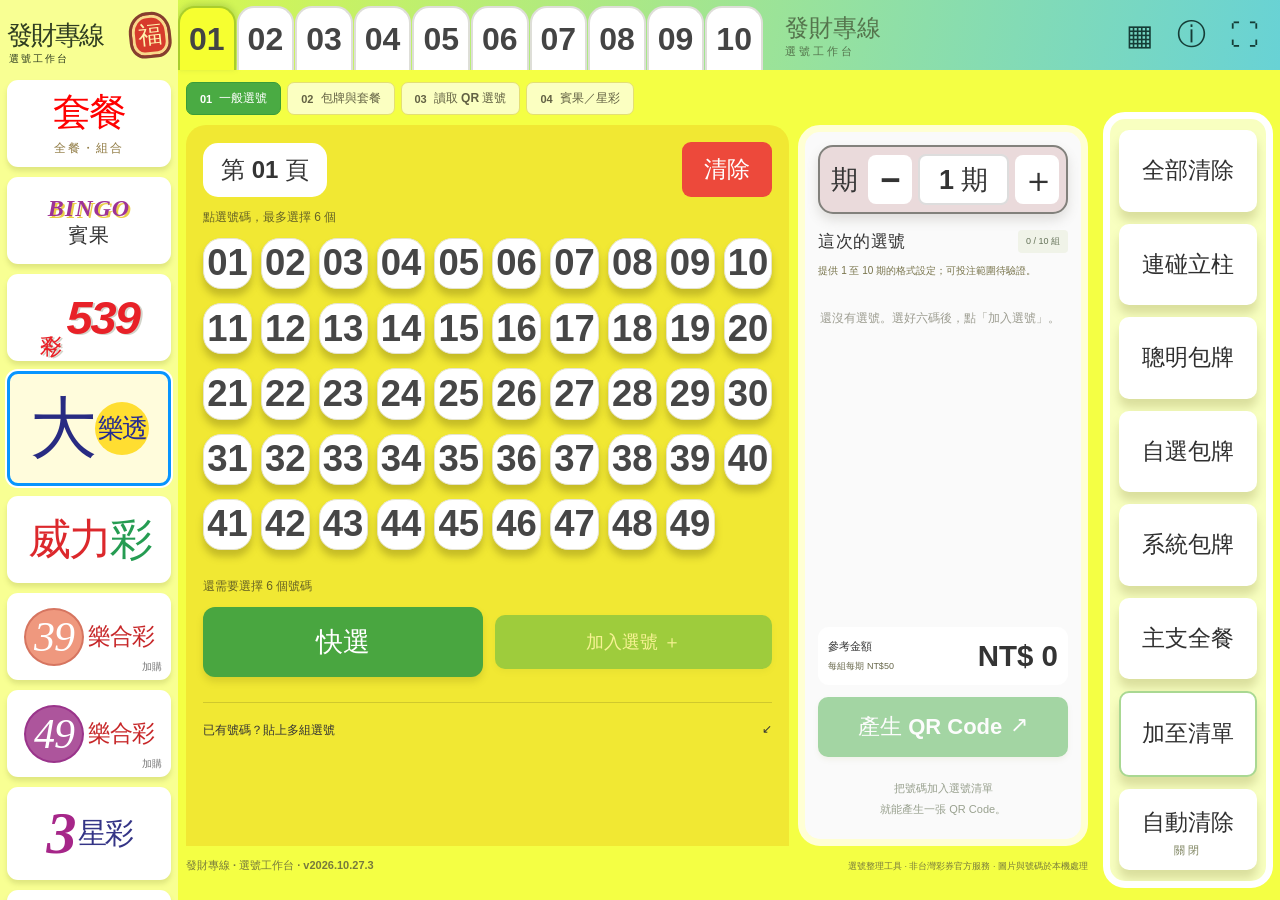
==== commit 3217f83d: "Add files via upload" ====
--- a/index.html
+++ b/index.html
@@ -1,6 +1,6 @@
 <!doctype html>
-<html lang="zh-Hant"><head><meta charset="utf-8"><meta name="viewport" content="width=device-width,initial-scale=1"><meta name="theme-color" content="#153e35"><title>發財專線｜多彩種 QR 選號工作台</title><meta name="description" content="在瀏覽器內處理大樂透、539、威力彩、樂合彩、賓果與三／四星彩選號、包牌和 QR 編解碼的工具。"><link rel="stylesheet" href="style.css"></head>
-<body><link rel="stylesheet" href="advanced.css"><link rel="stylesheet" href="extra.css"><link rel="stylesheet" href="console.css"><link rel="stylesheet" href="responsive.css">
+<html lang="zh-Hant"><head><meta charset="utf-8"><meta name="app-version" content="2026.10.27.3"><meta name="viewport" content="width=device-width,initial-scale=1"><meta name="theme-color" content="#153e35"><title>發財專線｜多彩種 QR 選號工作台</title><meta name="description" content="在瀏覽器內處理大樂透、539、威力彩、樂合彩、賓果與三／四星彩選號、包牌和 QR 編解碼的工具。"><link rel="stylesheet" href="style.css?v=f207077ab27c"></head>
+<body><link rel="stylesheet" href="advanced.css?v=fd17918d5c5f"><link rel="stylesheet" href="extra.css?v=c2a3dbce4b25"><link rel="stylesheet" href="console.css?v=4645174391bd"><link rel="stylesheet" href="responsive.css?v=53c434cdfbe8">
 <aside class="rail"><a class="brand" href="#" aria-label="選號工作台首頁"><span class="brand-icon">六</span><span>選號<br>工作台</span></a><div class="rail-mark">LOTTO<br>WORKBENCH</div><div class="rail-foot"><span class="dot"></span>瀏覽器內處理</div></aside>
 <main>
 <header><div><div class="eyebrow">YOUR NUMBERS, IN ORDER.</div><h1>把選號，整理好。</h1><p class="intro">選好六個號碼，讓每一組都有條有理。</p></div><span class="version">大樂透 <b>6 / 49</b></span></header>
@@ -11,7 +11,7 @@
 <div class="pick-tools"><p>點選號碼，最多選擇 6 個</p><div><button class="text-btn" id="randomBtn">隨機選六碼</button><button class="text-btn muted" id="clearBtn">清除</button></div></div>
 <div id="numberGrid" class="number-grid" aria-label="01 至 49 選號"></div>
 <div class="editor-bottom"><span id="selectionHint">還需要選擇 6 個號碼</span><button class="primary" id="addBtn" disabled>加入選號 ＋</button></div>
-<details class="bulk"><summary>已有號碼？貼上多組選號 <span>↙</span></summary><label for="bulkInput">每行一組，號碼以空格、逗號或頓號分隔</label><textarea id="bulkInput" rows="3" placeholder="08 14 16 17 24 33&#10;01 09 18 27 36 49"></textarea><button id="bulkBtn" class="secondary">加入貼上的號碼</button></details>
+<details class="bulk"><summary>已有號碼？貼上多組選號 <span>↙</span></summary><label for="bulkInput">每行一組，號碼以空格、逗號或頓號分隔</label><textarea id="bulkInput" rows="3" placeholder="08、14、16、17、24、33&#10;01、09、18、27、36、49"></textarea><button id="bulkBtn" class="secondary">加入貼上的號碼</button></details>
 </div>
 <aside class="output panel"><div class="panel-top"><div><span class="eyebrow">YOUR SELECTION</span><h2>這次的選號</h2></div><span class="small-tag" id="groupCount">0 / 10 組</span></div>
 <div class="group-list" id="groupList"></div>
@@ -33,5 +33,5 @@
 <div id="toast" role="status" aria-live="polite"></div>
 <dialog id="aboutDialog"><button class="dialog-close" aria-label="關閉">×</button><span class="eyebrow">VERIFICATION NOTES</span><h2>目前驗證到哪裡？</h2><p>已核對所提供軟體的原始碼與位元碼，並完成既有彩種對照；新增賓果／星彩 288 組編碼、12 組複式還原、12 組排列與 95 組賓果組合對照。實際下載的跨彩種 QR ZIP 已由另一個解碼器逐張核對。</p><p>你提供的選號紀錄 QR 已成功還原為 <strong>08、14、16、17、24、33，1 期</strong>，CRC 與標頭均通過。這證明該樣本符合目前解析規則；畫面未列號碼，尚無獨立人工號碼對照。</p><p>一般選號支援大樂透；包牌工作台另含539、威力彩及套餐所需樂合彩，全部展開為標準單注，每張 QR 最多十注。聰明包牌使用軟體輪盤表，其「中幾保幾」描述條件覆蓋，並非中獎保證。尚未完成投注終端機相容性驗證。現已支援賓果星數、超級獎號、大小單雙及三／四星彩定位與組彩。倍數僅在這些新增彩種支援；延遲與原生裝置功能仍未移植。</p><p class="tiny">隨機選號使用瀏覽器亂數，沒有提高中獎機率的功能。</p></dialog>
 <dialog id="qrDialog"><button class="dialog-close" aria-label="關閉">×</button><h2>大樂透選號 QR</h2><div id="largeQr"></div><p id="largeSummary"></p><p class="tiny">未通過投注相容性驗證</p></dialog>
-<script src="vendor/qrcode.js"></script><script src="vendor/jsQR.js"></script><script src="vendor/fflate.js"></script><script src="mapping.js"></script><script src="codec.js"></script><script src="wheels.js"></script><script src="combinations.js"></script><script src="extra-games.js"></script><script src="advanced-layout.js"></script><script src="app.js"></script><script src="advanced.js"></script><script src="extra-ui.js"></script><script src="console-ui.js"></script>
+<script src="vendor/qrcode.js?v=18ae399f8118"></script><script src="vendor/jsQR.js?v=bc40c8a15196"></script><script src="vendor/fflate.js?v=c3b34f2e9f5e"></script><script src="mapping.js?v=bb67f873f5d6"></script><script src="codec.js?v=67641272e0ba"></script><script src="wheels.js?v=838c7fe2258a"></script><script src="combinations.js?v=260a55ea0778"></script><script src="extra-games.js?v=e93e2dabfb59"></script><script src="advanced-layout.js?v=7a892a279ecd"></script><script src="app.js?v=30ad00521399"></script><script src="advanced.js?v=8bfd6c827ed6"></script><script src="extra-ui.js?v=32b3719bbaf4"></script><script src="console-ui.js?v=a55147db57c0"></script>
 </body></html>
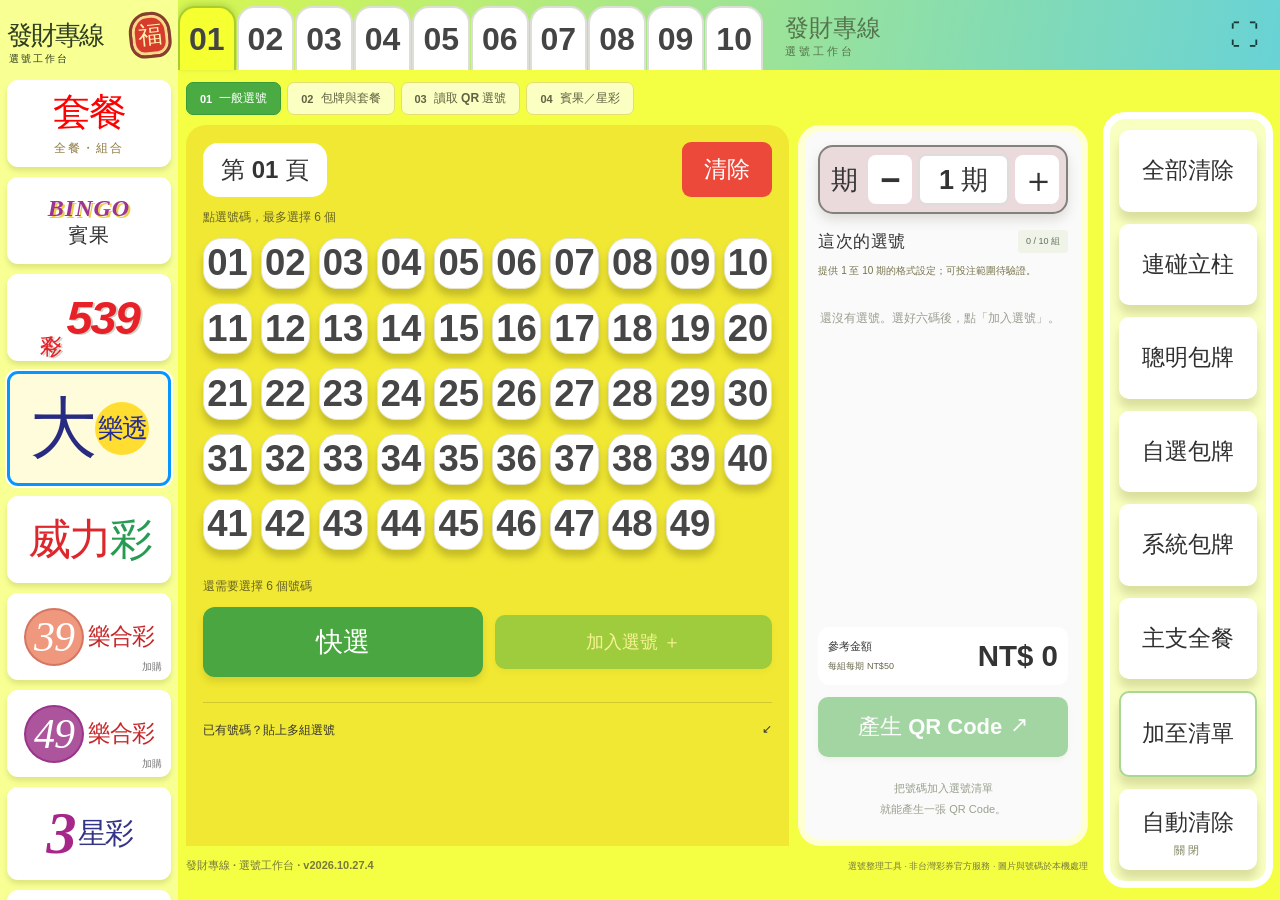
==== commit 1f13ae60: "Add files via upload" ====
--- a/index.html
+++ b/index.html
@@ -1,5 +1,5 @@
 <!doctype html>
-<html lang="zh-Hant"><head><meta charset="utf-8"><meta name="app-version" content="2026.10.27.3"><meta name="viewport" content="width=device-width,initial-scale=1"><meta name="theme-color" content="#153e35"><title>發財專線｜多彩種 QR 選號工作台</title><meta name="description" content="在瀏覽器內處理大樂透、539、威力彩、樂合彩、賓果與三／四星彩選號、包牌和 QR 編解碼的工具。"><link rel="stylesheet" href="style.css?v=f207077ab27c"></head>
+<html lang="zh-Hant"><head><meta charset="utf-8"><meta name="app-version" content="2026.10.27.4"><meta name="viewport" content="width=device-width,initial-scale=1"><meta name="theme-color" content="#153e35"><title>發財專線｜多彩種 QR 選號工作台</title><meta name="description" content="在瀏覽器內處理大樂透、539、威力彩、樂合彩、賓果與三／四星彩選號、包牌和 QR 編解碼的工具。"><link rel="stylesheet" href="style.css?v=f207077ab27c"></head>
 <body><link rel="stylesheet" href="advanced.css?v=fd17918d5c5f"><link rel="stylesheet" href="extra.css?v=c2a3dbce4b25"><link rel="stylesheet" href="console.css?v=4645174391bd"><link rel="stylesheet" href="responsive.css?v=53c434cdfbe8">
 <aside class="rail"><a class="brand" href="#" aria-label="選號工作台首頁"><span class="brand-icon">六</span><span>選號<br>工作台</span></a><div class="rail-mark">LOTTO<br>WORKBENCH</div><div class="rail-foot"><span class="dot"></span>瀏覽器內處理</div></aside>
 <main>
@@ -33,5 +33,5 @@
 <div id="toast" role="status" aria-live="polite"></div>
 <dialog id="aboutDialog"><button class="dialog-close" aria-label="關閉">×</button><span class="eyebrow">VERIFICATION NOTES</span><h2>目前驗證到哪裡？</h2><p>已核對所提供軟體的原始碼與位元碼，並完成既有彩種對照；新增賓果／星彩 288 組編碼、12 組複式還原、12 組排列與 95 組賓果組合對照。實際下載的跨彩種 QR ZIP 已由另一個解碼器逐張核對。</p><p>你提供的選號紀錄 QR 已成功還原為 <strong>08、14、16、17、24、33，1 期</strong>，CRC 與標頭均通過。這證明該樣本符合目前解析規則；畫面未列號碼，尚無獨立人工號碼對照。</p><p>一般選號支援大樂透；包牌工作台另含539、威力彩及套餐所需樂合彩，全部展開為標準單注，每張 QR 最多十注。聰明包牌使用軟體輪盤表，其「中幾保幾」描述條件覆蓋，並非中獎保證。尚未完成投注終端機相容性驗證。現已支援賓果星數、超級獎號、大小單雙及三／四星彩定位與組彩。倍數僅在這些新增彩種支援；延遲與原生裝置功能仍未移植。</p><p class="tiny">隨機選號使用瀏覽器亂數，沒有提高中獎機率的功能。</p></dialog>
 <dialog id="qrDialog"><button class="dialog-close" aria-label="關閉">×</button><h2>大樂透選號 QR</h2><div id="largeQr"></div><p id="largeSummary"></p><p class="tiny">未通過投注相容性驗證</p></dialog>
-<script src="vendor/qrcode.js?v=18ae399f8118"></script><script src="vendor/jsQR.js?v=bc40c8a15196"></script><script src="vendor/fflate.js?v=c3b34f2e9f5e"></script><script src="mapping.js?v=bb67f873f5d6"></script><script src="codec.js?v=67641272e0ba"></script><script src="wheels.js?v=838c7fe2258a"></script><script src="combinations.js?v=260a55ea0778"></script><script src="extra-games.js?v=e93e2dabfb59"></script><script src="advanced-layout.js?v=7a892a279ecd"></script><script src="app.js?v=30ad00521399"></script><script src="advanced.js?v=8bfd6c827ed6"></script><script src="extra-ui.js?v=32b3719bbaf4"></script><script src="console-ui.js?v=a55147db57c0"></script>
+<script src="vendor/qrcode.js?v=18ae399f8118"></script><script src="vendor/jsQR.js?v=bc40c8a15196"></script><script src="vendor/fflate.js?v=c3b34f2e9f5e"></script><script src="mapping.js?v=bb67f873f5d6"></script><script src="codec.js?v=67641272e0ba"></script><script src="wheels.js?v=838c7fe2258a"></script><script src="combinations.js?v=260a55ea0778"></script><script src="extra-games.js?v=e93e2dabfb59"></script><script src="advanced-layout.js?v=7a892a279ecd"></script><script src="app.js?v=30ad00521399"></script><script src="advanced.js?v=8bfd6c827ed6"></script><script src="extra-ui.js?v=32b3719bbaf4"></script><script src="console-ui.js?v=03faefbb2ac1"></script>
 </body></html>
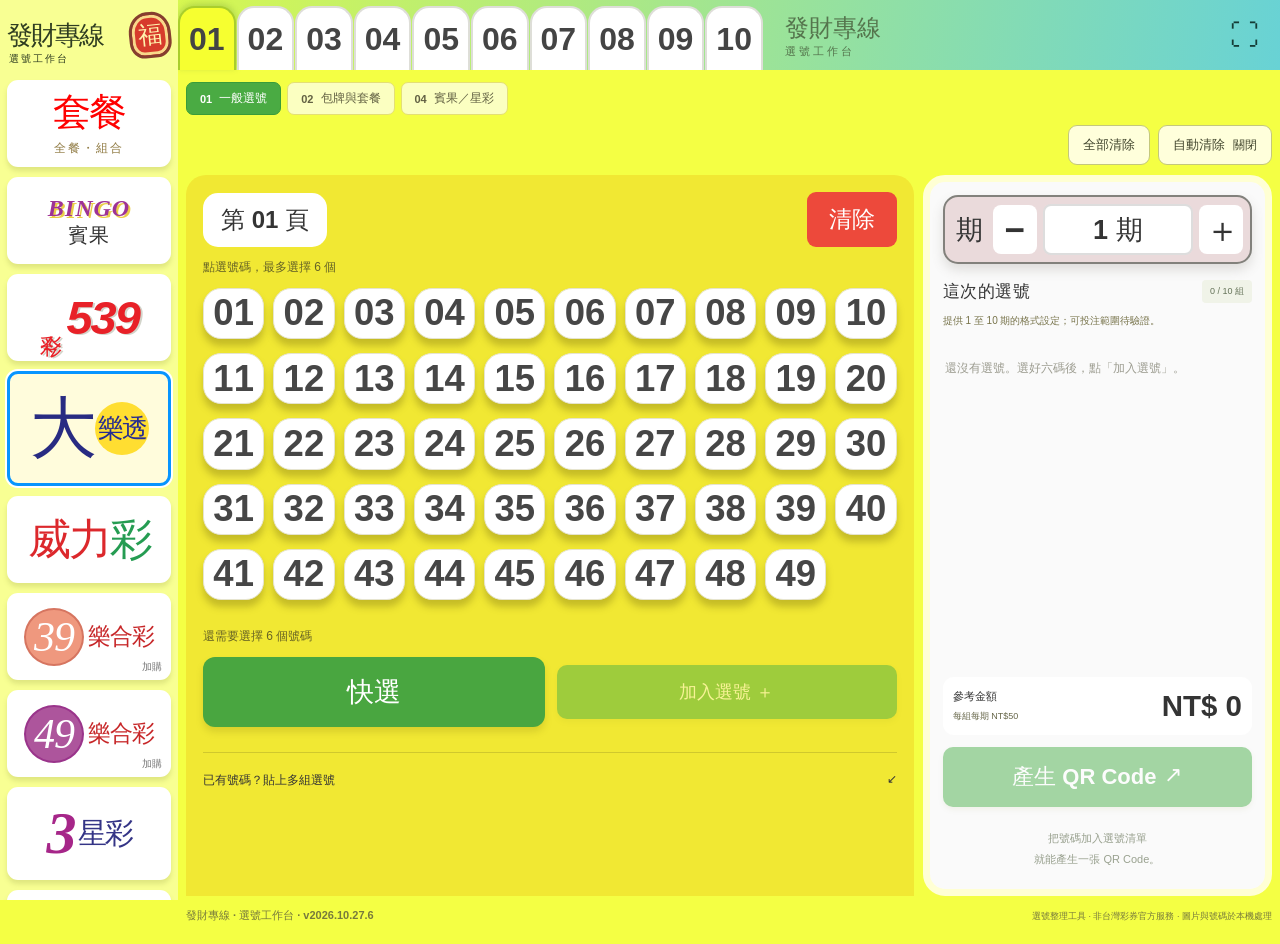
==== commit 6029ff34: "Add files via upload" ====
--- a/index.html
+++ b/index.html
@@ -1,10 +1,10 @@
 <!doctype html>
-<html lang="zh-Hant"><head><meta charset="utf-8"><meta name="app-version" content="2026.10.27.4"><meta name="viewport" content="width=device-width,initial-scale=1"><meta name="theme-color" content="#153e35"><title>發財專線｜多彩種 QR 選號工作台</title><meta name="description" content="在瀏覽器內處理大樂透、539、威力彩、樂合彩、賓果與三／四星彩選號、包牌和 QR 編解碼的工具。"><link rel="stylesheet" href="style.css?v=f207077ab27c"></head>
-<body><link rel="stylesheet" href="advanced.css?v=fd17918d5c5f"><link rel="stylesheet" href="extra.css?v=c2a3dbce4b25"><link rel="stylesheet" href="console.css?v=4645174391bd"><link rel="stylesheet" href="responsive.css?v=53c434cdfbe8">
+<html lang="zh-Hant"><head><meta charset="utf-8"><meta name="app-version" content="2026.10.27.6"><meta name="viewport" content="width=device-width,initial-scale=1"><meta name="theme-color" content="#153e35"><title>發財專線｜多彩種 QR 選號工作台</title><meta name="description" content="在瀏覽器內處理大樂透、539、威力彩、樂合彩、賓果與三／四星彩選號、包牌和 QR 編解碼的工具。"><link rel="stylesheet" href="style.css?v=f207077ab27c"></head>
+<body><link rel="stylesheet" href="advanced.css?v=fd17918d5c5f"><link rel="stylesheet" href="extra.css?v=c2a3dbce4b25"><link rel="stylesheet" href="console.css?v=8ff5311efba9"><link rel="stylesheet" href="responsive.css?v=53c434cdfbe8">
 <aside class="rail"><a class="brand" href="#" aria-label="選號工作台首頁"><span class="brand-icon">六</span><span>選號<br>工作台</span></a><div class="rail-mark">LOTTO<br>WORKBENCH</div><div class="rail-foot"><span class="dot"></span>瀏覽器內處理</div></aside>
 <main>
 <header><div><div class="eyebrow">YOUR NUMBERS, IN ORDER.</div><h1>把選號，整理好。</h1><p class="intro">選好六個號碼，讓每一組都有條有理。</p></div><span class="version">大樂透 <b>6 / 49</b></span></header>
-<nav class="tabs" aria-label="工作模式"><button class="tab active" id="chooseTab" aria-selected="true">01 <span>一般選號</span></button><button class="tab" id="advancedTab" aria-selected="false">02 <span>包牌與套餐</span></button><button class="tab" id="readTab" aria-selected="false">03 <span>讀取 QR 選號</span></button><button class="tab" id="extraTab" aria-selected="false">04 <span>賓果／星彩</span></button></nav>
+<nav class="tabs" aria-label="工作模式"><button class="tab active" id="chooseTab" aria-selected="true">01 <span>一般選號</span></button><button class="tab" id="advancedTab" aria-selected="false">02 <span>包牌與套餐</span></button><button class="tab" id="readTab" aria-selected="false" hidden>03 <span>讀取 QR 選號</span></button><button class="tab" id="extraTab" aria-selected="false">04 <span>賓果／星彩</span></button></nav>
 <section id="choosePanel" class="workspace">
 <div class="editor panel"><div class="panel-top"><div><span class="eyebrow">PICK YOUR SIX</span><h2 id="editTitle">新增一組號碼</h2></div><span class="counter"><b id="selectedCount">0</b> / 6</span></div>
 <div class="selected-strip" id="selectedStrip" aria-label="已選號碼"></div>
@@ -33,5 +33,5 @@
 <div id="toast" role="status" aria-live="polite"></div>
 <dialog id="aboutDialog"><button class="dialog-close" aria-label="關閉">×</button><span class="eyebrow">VERIFICATION NOTES</span><h2>目前驗證到哪裡？</h2><p>已核對所提供軟體的原始碼與位元碼，並完成既有彩種對照；新增賓果／星彩 288 組編碼、12 組複式還原、12 組排列與 95 組賓果組合對照。實際下載的跨彩種 QR ZIP 已由另一個解碼器逐張核對。</p><p>你提供的選號紀錄 QR 已成功還原為 <strong>08、14、16、17、24、33，1 期</strong>，CRC 與標頭均通過。這證明該樣本符合目前解析規則；畫面未列號碼，尚無獨立人工號碼對照。</p><p>一般選號支援大樂透；包牌工作台另含539、威力彩及套餐所需樂合彩，全部展開為標準單注，每張 QR 最多十注。聰明包牌使用軟體輪盤表，其「中幾保幾」描述條件覆蓋，並非中獎保證。尚未完成投注終端機相容性驗證。現已支援賓果星數、超級獎號、大小單雙及三／四星彩定位與組彩。倍數僅在這些新增彩種支援；延遲與原生裝置功能仍未移植。</p><p class="tiny">隨機選號使用瀏覽器亂數，沒有提高中獎機率的功能。</p></dialog>
 <dialog id="qrDialog"><button class="dialog-close" aria-label="關閉">×</button><h2>大樂透選號 QR</h2><div id="largeQr"></div><p id="largeSummary"></p><p class="tiny">未通過投注相容性驗證</p></dialog>
-<script src="vendor/qrcode.js?v=18ae399f8118"></script><script src="vendor/jsQR.js?v=bc40c8a15196"></script><script src="vendor/fflate.js?v=c3b34f2e9f5e"></script><script src="mapping.js?v=bb67f873f5d6"></script><script src="codec.js?v=67641272e0ba"></script><script src="wheels.js?v=838c7fe2258a"></script><script src="combinations.js?v=260a55ea0778"></script><script src="extra-games.js?v=e93e2dabfb59"></script><script src="advanced-layout.js?v=7a892a279ecd"></script><script src="app.js?v=30ad00521399"></script><script src="advanced.js?v=8bfd6c827ed6"></script><script src="extra-ui.js?v=32b3719bbaf4"></script><script src="console-ui.js?v=03faefbb2ac1"></script>
+<script src="vendor/qrcode.js?v=18ae399f8118"></script><script src="vendor/jsQR.js?v=bc40c8a15196"></script><script src="vendor/fflate.js?v=c3b34f2e9f5e"></script><script src="mapping.js?v=bb67f873f5d6"></script><script src="codec.js?v=67641272e0ba"></script><script src="wheels.js?v=838c7fe2258a"></script><script src="combinations.js?v=260a55ea0778"></script><script src="extra-games.js?v=e93e2dabfb59"></script><script src="advanced-layout.js?v=7a892a279ecd"></script><script src="app.js?v=30ad00521399"></script><script src="advanced.js?v=8bfd6c827ed6"></script><script src="extra-ui.js?v=32b3719bbaf4"></script><script src="console-ui.js?v=9eab085beeb5"></script>
 </body></html>
--- a/console.css
+++ b/console.css
@@ -17,3 +17,7 @@
 @media(min-width:801px) and (max-height:780px){.action-dock{gap:9px;top:112px}.action-dock>button{min-height:49px;padding:11px 3px;font-size:22px}.action-dock #consoleAuto span{font-size:9px}.game-tile{min-height:76px}}
 
 .console-quick-actions{display:flex;gap:12px;margin-top:28px;align-items:stretch}.console-quick-actions>.console-quick{flex:1;background:#49a640;color:white;padding:17px 20px;border-radius:12px;font-size:27px;font-weight:700;box-shadow:0 5px 7px #84791438}.console-quick-actions>.primary.wide{flex:1;width:auto;margin:0;font-size:20px;align-self:stretch}.console-quick:hover{background:#349833}@media(max-width:800px){.console-quick-actions{gap:9px;margin-top:20px}.console-quick-actions>.console-quick{font-size:23px;padding:14px}.console-quick-actions>.primary{font-size:17px;padding:14px 9px}}
+
+#readTab{display:none!important}@media(max-width:800px){.tabs{grid-template-columns:repeat(3,minmax(0,1fr))}}
+
+body{--dock:0px!important}.console-global-actions{display:flex;justify-content:flex-end;gap:8px;flex-wrap:wrap;margin:0 0 10px}.console-global-actions>button{min-height:40px;border:1px solid #c4c77c;border-radius:9px;padding:8px 14px;background:#ffffdb;color:#41452d;font-size:13px}.console-global-actions #consoleAuto[aria-pressed=true]{background:#49a640;color:white}.console-global-actions #consoleAuto span{font-size:12px;margin-left:4px}@media(max-width:800px){.console-global-actions{gap:8px}.console-global-actions>button{min-height:44px;font-size:14px}}
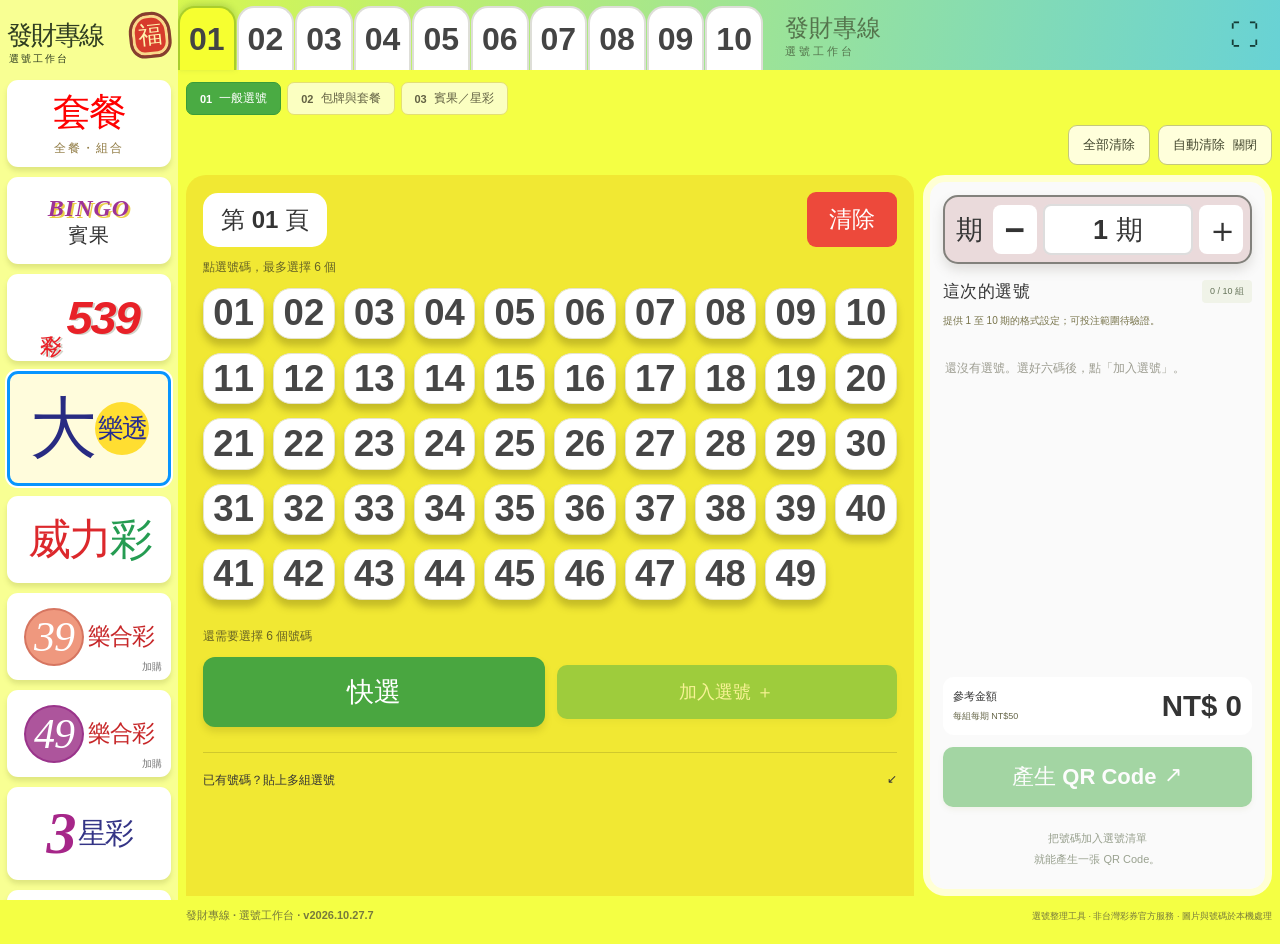
==== commit 9f8ddd52: "Add files via upload" ====
--- a/index.html
+++ b/index.html
@@ -1,10 +1,10 @@
 <!doctype html>
-<html lang="zh-Hant"><head><meta charset="utf-8"><meta name="app-version" content="2026.10.27.6"><meta name="viewport" content="width=device-width,initial-scale=1"><meta name="theme-color" content="#153e35"><title>發財專線｜多彩種 QR 選號工作台</title><meta name="description" content="在瀏覽器內處理大樂透、539、威力彩、樂合彩、賓果與三／四星彩選號、包牌和 QR 編解碼的工具。"><link rel="stylesheet" href="style.css?v=f207077ab27c"></head>
+<html lang="zh-Hant"><head><meta charset="utf-8"><meta name="app-version" content="2026.10.27.7"><meta name="viewport" content="width=device-width,initial-scale=1"><meta name="theme-color" content="#153e35"><title>發財專線｜多彩種 QR 選號工作台</title><meta name="description" content="在瀏覽器內處理大樂透、539、威力彩、樂合彩、賓果與三／四星彩選號、包牌和 QR 編解碼的工具。"><link rel="stylesheet" href="style.css?v=f207077ab27c"></head>
 <body><link rel="stylesheet" href="advanced.css?v=fd17918d5c5f"><link rel="stylesheet" href="extra.css?v=c2a3dbce4b25"><link rel="stylesheet" href="console.css?v=8ff5311efba9"><link rel="stylesheet" href="responsive.css?v=53c434cdfbe8">
 <aside class="rail"><a class="brand" href="#" aria-label="選號工作台首頁"><span class="brand-icon">六</span><span>選號<br>工作台</span></a><div class="rail-mark">LOTTO<br>WORKBENCH</div><div class="rail-foot"><span class="dot"></span>瀏覽器內處理</div></aside>
 <main>
 <header><div><div class="eyebrow">YOUR NUMBERS, IN ORDER.</div><h1>把選號，整理好。</h1><p class="intro">選好六個號碼，讓每一組都有條有理。</p></div><span class="version">大樂透 <b>6 / 49</b></span></header>
-<nav class="tabs" aria-label="工作模式"><button class="tab active" id="chooseTab" aria-selected="true">01 <span>一般選號</span></button><button class="tab" id="advancedTab" aria-selected="false">02 <span>包牌與套餐</span></button><button class="tab" id="readTab" aria-selected="false" hidden>03 <span>讀取 QR 選號</span></button><button class="tab" id="extraTab" aria-selected="false">04 <span>賓果／星彩</span></button></nav>
+<nav class="tabs" aria-label="工作模式"><button class="tab active" id="chooseTab" aria-selected="true">01 <span>一般選號</span></button><button class="tab" id="advancedTab" aria-selected="false">02 <span>包牌與套餐</span></button><button class="tab" id="readTab" aria-selected="false" hidden>03 <span>讀取 QR 選號</span></button><button class="tab" id="extraTab" aria-selected="false">03 <span>賓果／星彩</span></button></nav>
 <section id="choosePanel" class="workspace">
 <div class="editor panel"><div class="panel-top"><div><span class="eyebrow">PICK YOUR SIX</span><h2 id="editTitle">新增一組號碼</h2></div><span class="counter"><b id="selectedCount">0</b> / 6</span></div>
 <div class="selected-strip" id="selectedStrip" aria-label="已選號碼"></div>
@@ -33,5 +33,5 @@
 <div id="toast" role="status" aria-live="polite"></div>
 <dialog id="aboutDialog"><button class="dialog-close" aria-label="關閉">×</button><span class="eyebrow">VERIFICATION NOTES</span><h2>目前驗證到哪裡？</h2><p>已核對所提供軟體的原始碼與位元碼，並完成既有彩種對照；新增賓果／星彩 288 組編碼、12 組複式還原、12 組排列與 95 組賓果組合對照。實際下載的跨彩種 QR ZIP 已由另一個解碼器逐張核對。</p><p>你提供的選號紀錄 QR 已成功還原為 <strong>08、14、16、17、24、33，1 期</strong>，CRC 與標頭均通過。這證明該樣本符合目前解析規則；畫面未列號碼，尚無獨立人工號碼對照。</p><p>一般選號支援大樂透；包牌工作台另含539、威力彩及套餐所需樂合彩，全部展開為標準單注，每張 QR 最多十注。聰明包牌使用軟體輪盤表，其「中幾保幾」描述條件覆蓋，並非中獎保證。尚未完成投注終端機相容性驗證。現已支援賓果星數、超級獎號、大小單雙及三／四星彩定位與組彩。倍數僅在這些新增彩種支援；延遲與原生裝置功能仍未移植。</p><p class="tiny">隨機選號使用瀏覽器亂數，沒有提高中獎機率的功能。</p></dialog>
 <dialog id="qrDialog"><button class="dialog-close" aria-label="關閉">×</button><h2>大樂透選號 QR</h2><div id="largeQr"></div><p id="largeSummary"></p><p class="tiny">未通過投注相容性驗證</p></dialog>
-<script src="vendor/qrcode.js?v=18ae399f8118"></script><script src="vendor/jsQR.js?v=bc40c8a15196"></script><script src="vendor/fflate.js?v=c3b34f2e9f5e"></script><script src="mapping.js?v=bb67f873f5d6"></script><script src="codec.js?v=67641272e0ba"></script><script src="wheels.js?v=838c7fe2258a"></script><script src="combinations.js?v=260a55ea0778"></script><script src="extra-games.js?v=e93e2dabfb59"></script><script src="advanced-layout.js?v=7a892a279ecd"></script><script src="app.js?v=30ad00521399"></script><script src="advanced.js?v=8bfd6c827ed6"></script><script src="extra-ui.js?v=32b3719bbaf4"></script><script src="console-ui.js?v=9eab085beeb5"></script>
+<script src="vendor/qrcode.js?v=18ae399f8118"></script><script src="vendor/jsQR.js?v=bc40c8a15196"></script><script src="vendor/fflate.js?v=c3b34f2e9f5e"></script><script src="mapping.js?v=bb67f873f5d6"></script><script src="codec.js?v=67641272e0ba"></script><script src="wheels.js?v=838c7fe2258a"></script><script src="combinations.js?v=260a55ea0778"></script><script src="extra-games.js?v=e93e2dabfb59"></script><script src="advanced-layout.js?v=7a892a279ecd"></script><script src="app.js?v=30ad00521399"></script><script src="advanced.js?v=8bfd6c827ed6"></script><script src="extra-ui.js?v=32b3719bbaf4"></script><script src="console-ui.js?v=cb90cb6cd09b"></script>
 </body></html>
